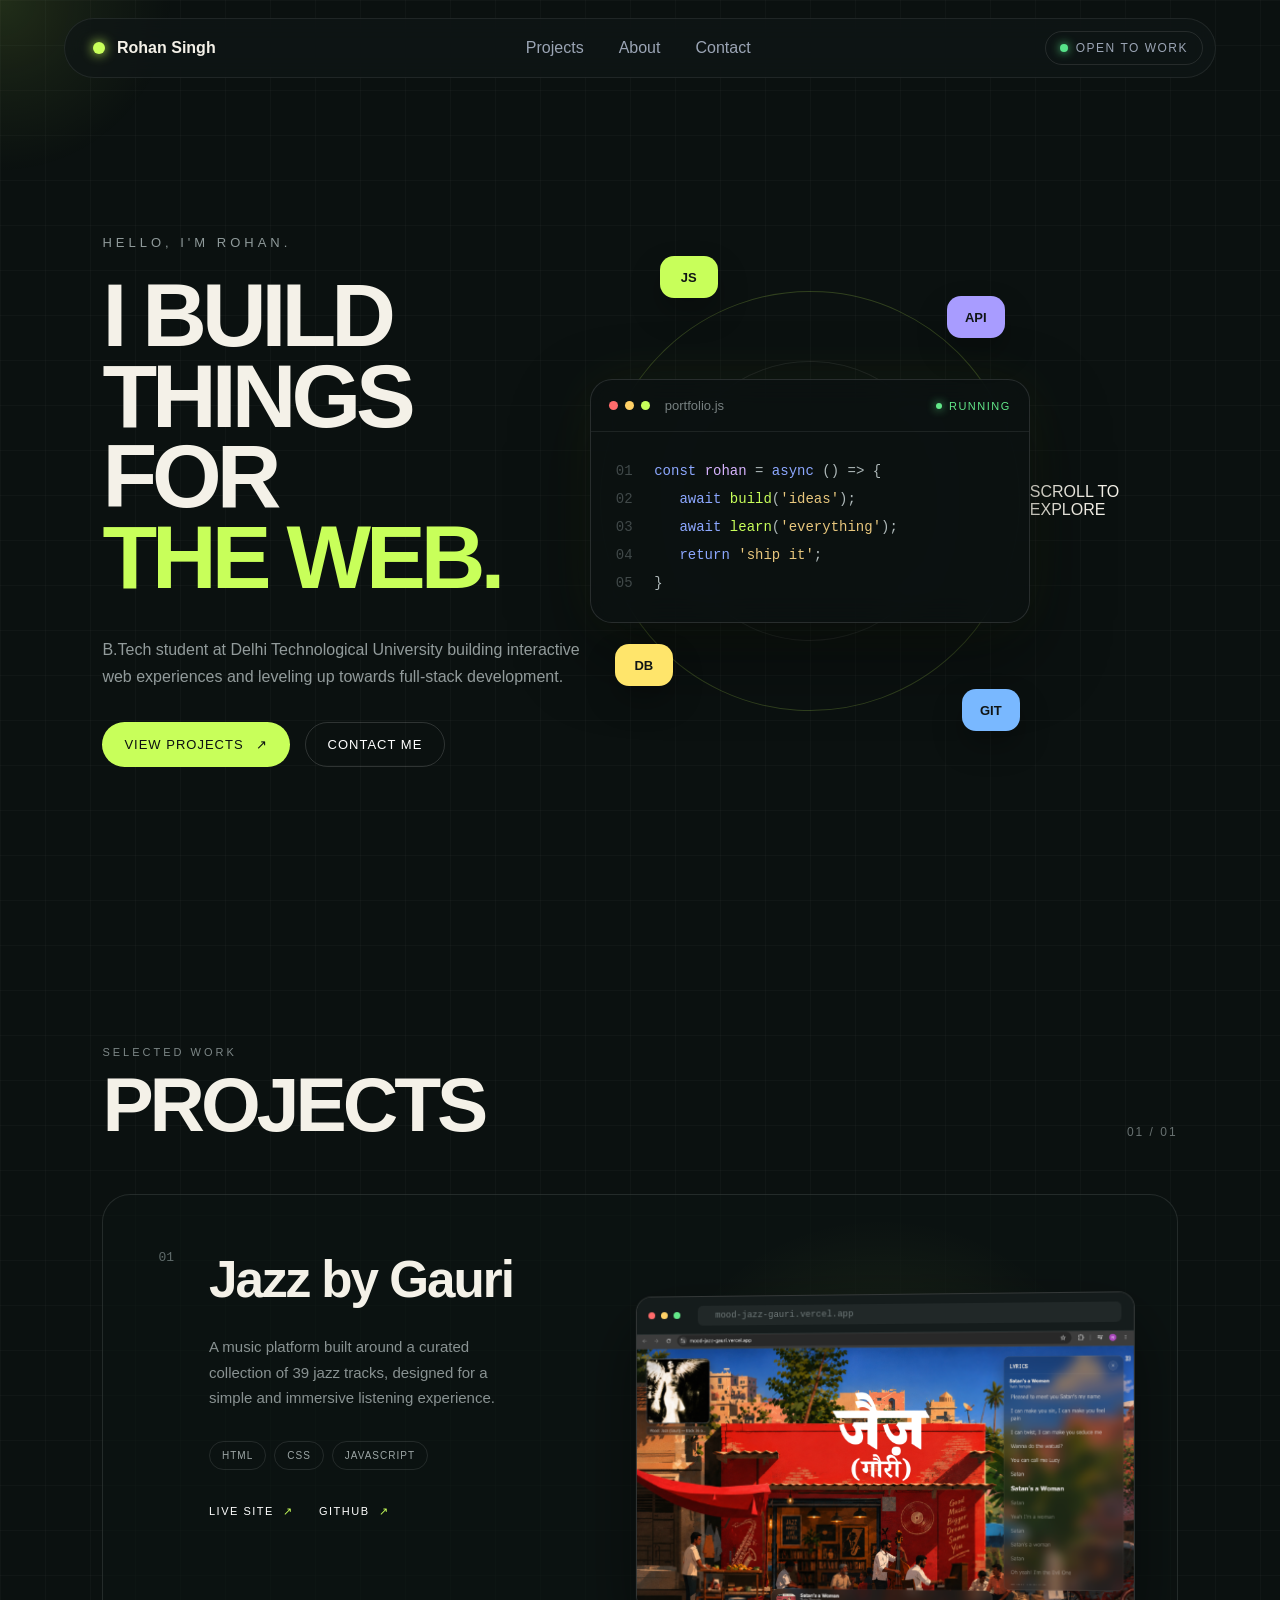
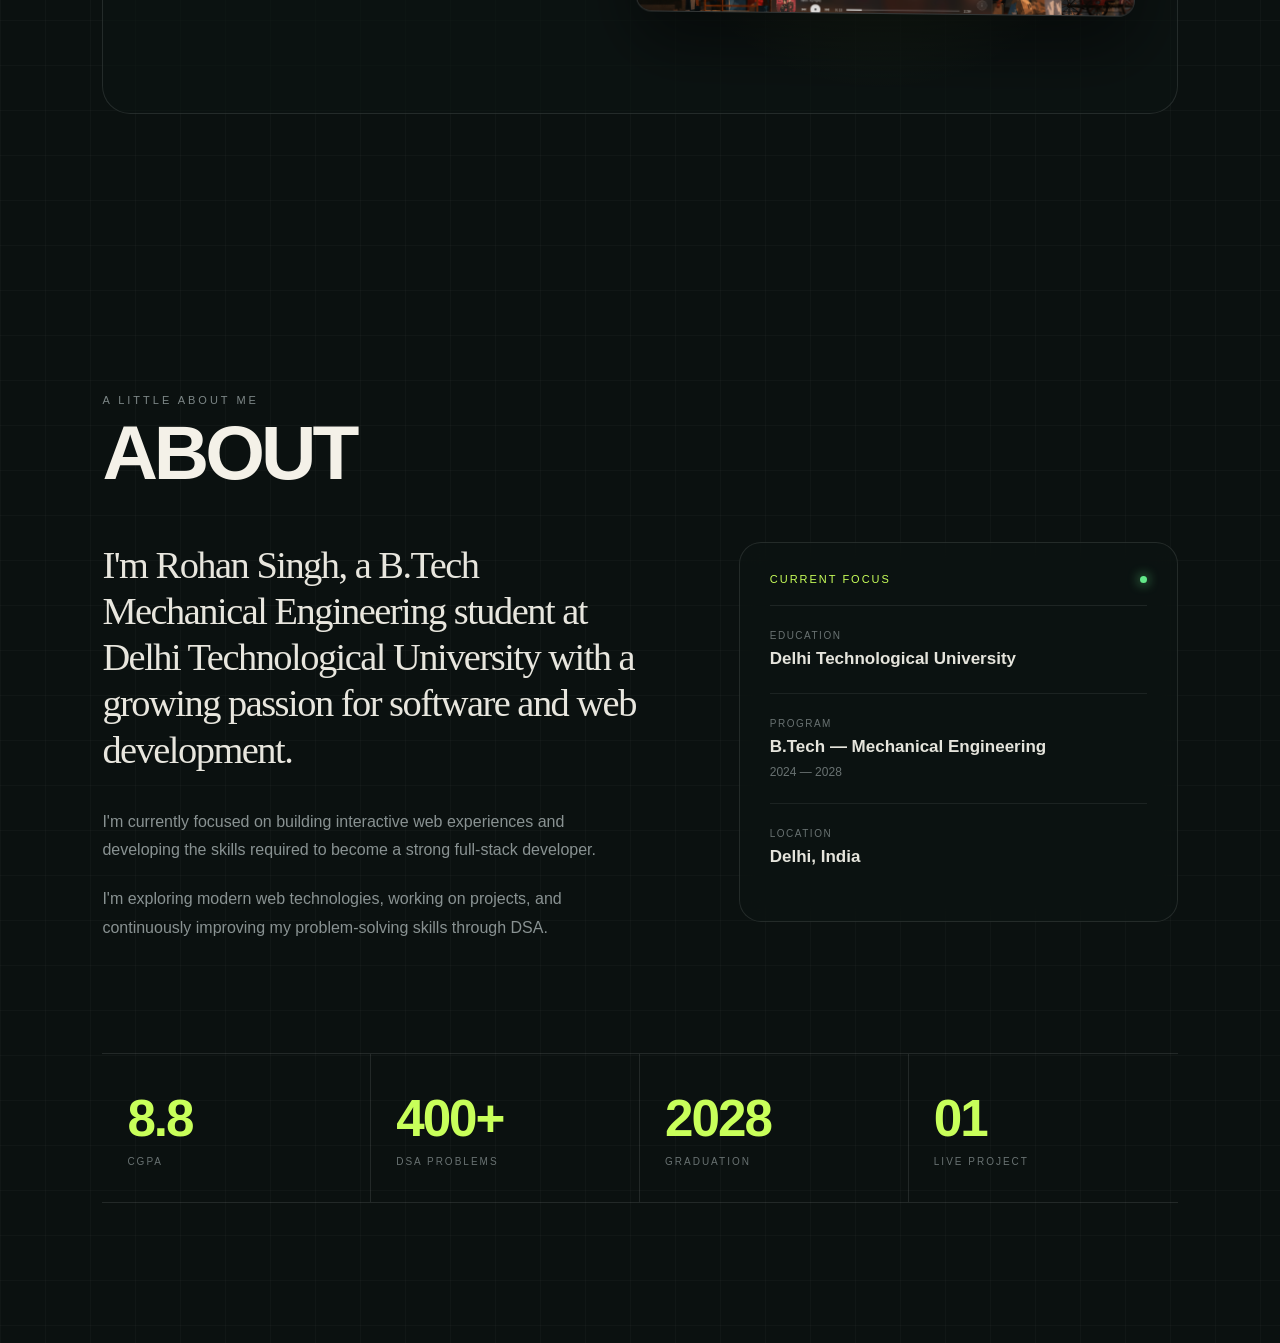
==== index.html @ 321cb80e "Resume-building(first demo)" ====
<!DOCTYPE html>
<html lang="en">

<head>
    <meta charset="UTF-8">
    <meta name="viewport" content="width=device-width, initial-scale=1.0">

    <title>Rohan Singh — Student & Developer</title>

    <link rel="stylesheet" href="style.css">
</head>

<body>
  <div class="cursor-glow"></div>
    <nav class="navbar">

        <div class="logo">
            <span class="logo-dot"></span>
            <span>Rohan Singh</span>
        </div>

        <div class="nav-links">
            <a href="#projects">Projects</a>
            <a href="#about">About</a>
            <a href="#contact">Contact</a>
        </div>

        <div class="status">
            <span class="status-dot"></span>
            <span>OPEN TO WORK</span>
        </div>

    </nav>
    <section class="hero">

      <div class="hero-content">
  
          <p class="hero-label">HELLO, I'M ROHAN.</p>
  
          <h1>
              I BUILD<br>
              THINGS FOR<br>
              <span>THE WEB.</span>
          </h1>
  
          <p class="hero-description">
              B.Tech student at Delhi Technological University
              building interactive web experiences and leveling up
              towards full-stack development.
          </p>
  
          <div class="hero-buttons">
              <a href="#projects" class="btn primary">
                  VIEW PROJECTS
                  <span>↗</span>
              </a>
  
              <a href="#contact" class="btn secondary">
                  CONTACT ME
              </a>
          </div>
  
      </div>
  
  
      <!-- Interactive visual -->
  
      <div class="hero-visual">
  
          <div class="floating-object object-api" data-depth="1.5">
              API
          </div>
  
          <div class="floating-object object-js" data-depth="2">
              JS
          </div>
  
          <div class="floating-object object-db" data-depth="1">
              DB
          </div>
  
          <div class="floating-object object-git" data-depth="1.8">
              GIT
          </div>
  
  
          <div class="code-card" data-depth="0.5">
  
              <div class="code-header">
                  <div class="window-dots">
                      <span></span>
                      <span></span>
                      <span></span>
                  </div>
  
                  <span>portfolio.js</span>
  
                  <div class="running">
                      <span></span>
                      RUNNING
                  </div>
              </div>
  
  
              <div class="code-body">
  
                  <div>
                      <span class="line-number">01</span>
                      <span class="keyword">const</span>
                      <span class="variable">rohan</span> =
                      <span class="keyword">async</span> () =&gt; {
                  </div>
  
                  <div>
                      <span class="line-number">02</span>
                      &nbsp;&nbsp;
                      <span class="keyword">await</span>
                      <span class="function">build</span>(<span class="string">'ideas'</span>);
                  </div>
  
                  <div>
                      <span class="line-number">03</span>
                      &nbsp;&nbsp;
                      <span class="keyword">await</span>
                      <span class="function">learn</span>(<span class="string">'everything'</span>);
                  </div>
  
                  <div>
                      <span class="line-number">04</span>
                      &nbsp;&nbsp;
                      <span class="keyword">return</span>
                      <span class="string">'ship it'</span>;
                  </div>
  
                  <div>
                      <span class="line-number">05</span>
                      }
                  </div>
  
              </div>
  
          </div>
  
          <div class="orbit orbit-one"></div>
          <div class="orbit orbit-two"></div>
  
      </div>
  
  
      <div class="hero-scroll">
          <span></span>
          SCROLL TO EXPLORE
      </div>
  
  </section>
  <section class="projects" id="projects">

    <div class="section-header">

        <div>
            <p class="section-label">SELECTED WORK</p>
            <h2>PROJECTS</h2>
        </div>

        <span class="project-count">01 / 01</span>

    </div>


    <div class="project-card">

        <div class="project-info">

            <div class="project-number">
                01
            </div>

            <div class="project-details">

                <h3>Jazz by Gauri</h3>

                <p>
                    A music platform built around a curated
                    collection of 39 jazz tracks, designed
                    for a simple and immersive listening experience.
                </p>

                <div class="project-tech">
                    <span>HTML</span>
                    <span>CSS</span>
                    <span>JAVASCRIPT</span>
                </div>

                <div class="project-links">

                    <a
                        href="https://mood-jazz-gauri.vercel.app/"
                        target="_blank"
                        rel="noopener noreferrer"
                    >
                        LIVE SITE <span>↗</span>
                    </a>

                    <a
                        href="https://github.com/Rohan2006717/"
                        target="_blank"
                        rel="noopener noreferrer"
                    >
                        GITHUB <span>↗</span>
                    </a>

                </div>

            </div>

        </div>


        <div class="project-preview">

          <div class="browser-window">
      
              <div class="browser-bar">
      
                  <div class="browser-dots">
                      <span></span>
                      <span></span>
                      <span></span>
                  </div>
      
                  <div class="browser-url">
                      mood-jazz-gauri.vercel.app
                  </div>
      
              </div>
      
              <div class="website-preview">
                  <img
                      src="assets/jazz-by-gauri.png"
                      alt="Jazz by Gauri website"
                  >
              </div>
      
          </div>
      
      </div>

</section>
<section class="about" id="about">

  <div class="section-header">
      <div>
          <p class="section-label">A LITTLE ABOUT ME</p>
          <h2>ABOUT</h2>
      </div>
  </div>


  <div class="about-grid">

      <!-- STORY -->

      <div class="about-story">

          <p class="about-intro">
              I'm Rohan Singh, a B.Tech Mechanical Engineering
              student at Delhi Technological University with a
              growing passion for software and web development.
          </p>

          <p>
              I'm currently focused on building interactive web
              experiences and developing the skills required to
              become a strong full-stack developer.
          </p>

          <p>
              I'm exploring modern web technologies, working on
              projects, and continuously improving my problem-solving
              skills through DSA.
          </p>

      </div>


      <!-- PROFILE -->

      <div class="profile-card">

          <div class="profile-card-header">
              <span>CURRENT FOCUS</span>
              <span class="live-dot"></span>
          </div>


          <div class="profile-item">
              <span>EDUCATION</span>

              <strong>
                  Delhi Technological University
              </strong>
          </div>


          <div class="profile-item">
              <span>PROGRAM</span>

              <strong>
                  B.Tech — Mechanical Engineering
              </strong>

              <small>2024 — 2028</small>
          </div>


          <div class="profile-item">
              <span>LOCATION</span>

              <strong>Delhi, India</strong>
          </div>

      </div>

  </div>


  <!-- STATS -->

  <div class="about-stats">

      <div class="stat">
          <strong>8.8</strong>
          <span>CGPA</span>
      </div>

      <div class="stat">
          <strong>400+</strong>
          <span>DSA PROBLEMS</span>
      </div>

      <div class="stat">
          <strong>2028</strong>
          <span>GRADUATION</span>
      </div>

      <div class="stat">
          <strong>01</strong>
          <span>LIVE PROJECT</span>
      </div>

  </div>

</section>
    <script src="script.js"></script>
</body>

</html>
---- style.css ----
* {
  margin: 0;
  padding: 0;
  box-sizing: border-box;
}

html {
  scroll-behavior: smooth;
}

body {
  min-height: 100vh;
  background: #0b1110;
  color: #f4f1e8;
  font-family: Arial, sans-serif;
}

.navbar {
  width: 90%;
  max-width: 1260px;
  margin: 18px auto;

  display: flex;
  align-items: center;
  justify-content: space-between;

  padding: 10px 12px;

  border: 1px solid rgba(255, 255, 255, 0.08);
  border-radius: 40px;

  background: rgba(15, 22, 22, 0.75);
  backdrop-filter: blur(12px);
}

.logo,
.status,
.nav-links {
  display: flex;
  align-items: center;
}

.logo {
  gap: 12px;
  padding: 10px 16px;
  font-weight: 600;
}

.logo-dot {
  width: 12px;
  height: 12px;
  border-radius: 50%;
  background: #c8ff5a;
  box-shadow: 0 0 12px #c8ff5a;
}

.nav-links {
  gap: 35px;
}

.nav-links a {
  color: #9ba5b5;
  text-decoration: none;
  font-size: 16px;

  transition: color 0.25s ease;
}

.nav-links a:hover {
  color: white;
}

.status {
  gap: 8px;

  padding: 9px 14px;

  border: 1px solid rgba(255, 255, 255, 0.1);
  border-radius: 30px;

  color: #9ba5b5;
  font-size: 12px;
  letter-spacing: 1.5px;
}

.status-dot {
  width: 8px;
  height: 8px;
  border-radius: 50%;
  background: #57e389;
  box-shadow: 0 0 10px #57e389;
}.hero {
  min-height: calc(100vh - 90px);

  position: relative;

  display: flex;
  align-items: center;
  justify-content: space-between;

  padding: 70px 8vw;

  overflow: hidden;
}

.hero-content {
  width: 52%;
  max-width: 800px;

  display: flex;
  flex-direction: column;
  align-items: flex-start;

  position: relative;
  z-index: 5;
}

.hero-label {
  margin-bottom: 25px;

  font-size: 13px;
  letter-spacing: 4px;
  color: #8f9a9a;
}

.hero h1 {
  font-size: clamp(60px, 7vw, 115px);
  line-height: 0.9;

  letter-spacing: -5px;
  font-weight: 800;
}

.hero h1 span {
  color: #c8ff5a;
}

.hero-description {
  max-width: 560px;

  margin-top: 38px;

  color: #929b9b;
  font-size: 16px;
  line-height: 1.7;
}

.hero-buttons {
  display: flex;
  gap: 15px;

  margin-top: 32px;
}

.btn {
  display: flex;
  align-items: center;
  gap: 12px;

  padding: 14px 22px;

  border-radius: 30px;

  text-decoration: none;
  font-size: 13px;
  letter-spacing: 1px;

  transition:
      transform 0.3s ease,
      background 0.3s ease;
}

.btn:hover {
  transform: translateY(-4px);
}

.btn.primary {
  background: #c8ff5a;
  color: #0b1110;
}

.btn.secondary {
  border: 1px solid rgba(255, 255, 255, 0.15);
  color: white;
}

.btn.secondary:hover {
  background: rgba(255, 255, 255, 0.06);
}

.hero-visual {
  width: 45%;
  height: 550px;

  position: relative;

  display: flex;
  align-items: center;
  justify-content: center;

  perspective: 1000px;
}


/* CODE CARD */

.code-card {
  width: 440px;

  position: relative;
  z-index: 3;

  border: 1px solid rgba(255, 255, 255, 0.12);
  border-radius: 22px;

  background: rgba(12, 18, 18, 0.82);

  backdrop-filter: blur(15px);

  box-shadow:
      0 30px 80px rgba(0, 0, 0, 0.45),
      0 0 60px rgba(200, 255, 90, 0.06);

  overflow: hidden;

  transition: transform 0.15s ease-out;
}


.code-header {
  height: 52px;

  display: flex;
  align-items: center;

  padding: 0 18px;

  border-bottom: 1px solid rgba(255, 255, 255, 0.08);

  color: #778080;
  font-size: 13px;
}


.window-dots {
  display: flex;
  gap: 7px;

  margin-right: 15px;
}

.window-dots span {
  width: 9px;
  height: 9px;

  border-radius: 50%;

  background: #4d5555;
}

.window-dots span:first-child {
  background: #ff6b6b;
}

.window-dots span:nth-child(2) {
  background: #ffd166;
}

.window-dots span:nth-child(3) {
  background: #c8ff5a;
}


.running {
  margin-left: auto;

  display: flex;
  align-items: center;
  gap: 7px;

  color: #63e889;

  font-size: 11px;
  letter-spacing: 1.5px;
}

.running span {
  width: 6px;
  height: 6px;

  border-radius: 50%;

  background: #63e889;
  box-shadow: 0 0 10px #63e889;
}


.code-body {
  padding: 25px;

  font-family: monospace;
  font-size: 14px;
  line-height: 2;

  color: #aeb8b8;
}

.line-number {
  display: inline-block;

  width: 30px;

  color: #414949;
}

.keyword {
  color: #8da8ff;
}

.variable {
  color: #d8b4fe;
}

.function {
  color: #c8ff5a;
}

.string {
  color: #e8c77d;
}


/* FLOATING OBJECTS */

.floating-object {
  position: absolute;

  z-index: 5;

  display: flex;
  align-items: center;
  justify-content: center;

  width: 58px;
  height: 42px;

  border-radius: 14px;

  font-size: 13px;
  font-weight: 600;

  color: #101515;

  box-shadow:
      0 15px 30px rgba(0, 0, 0, 0.25);

  transition:
      transform 0.2s ease-out;
}

.object-api {
  top: 70px;
  right: 25px;

  background: #a89cff;
}

.object-js {
  top: 30px;
  left: 70px;

  background: #c8ff5a;
}

.object-db {
  bottom: 90px;
  left: 25px;

  background: #ffe56b;
}

.object-git {
  bottom: 45px;
  right: 10px;

  background: #79b8ff;
}


/* ORBITS */

.orbit {
  position: absolute;

  border: 1px solid rgba(200, 255, 90, 0.2);

  border-radius: 50%;

  pointer-events: none;
}

.orbit-one {
  width: 420px;
  height: 420px;

  transform: rotate(25deg);
}

.orbit-two {
  width: 280px;
  height: 280px;

  transform: rotate(-20deg);

  border-color: rgba(255, 255, 255, 0.08);
}
body {
  min-height: 100vh;

  background-color: #0b1110;

  background-image:
      linear-gradient(
          rgba(255, 255, 255, 0.025) 1px,
          transparent 1px
      ),
      linear-gradient(
          90deg,
          rgba(255, 255, 255, 0.025) 1px,
          transparent 1px
      );

  background-size: 45px 45px;

  color: #f4f1e8;
  font-family: Arial, sans-serif;
}

.cursor-glow {
  position: fixed;

  width: 350px;
  height: 350px;

  border-radius: 50%;

  background: radial-gradient(
      circle,
      rgba(200, 255, 90, 0.12) 0%,
      rgba(200, 255, 90, 0.05) 35%,
      transparent 70%
  );

  pointer-events: none;

  transform: translate(-50%, -50%);

  z-index: 0;

  left: 0;
  top: 0;

  transition: opacity 0.3s ease;
}

.projects {
  position: relative;

  padding: 140px 8vw;

  max-width: 1500px;
  margin: 0 auto;
}

.section-header {
  display: flex;
  align-items: flex-end;
  justify-content: space-between;

  margin-bottom: 55px;
}

.section-label {
  margin-bottom: 12px;

  font-size: 11px;
  letter-spacing: 3px;

  color: #7d8787;
}

.section-header h2 {
  font-size: clamp(45px, 6vw, 85px);
  line-height: 0.9;

  letter-spacing: -4px;
}

.project-count {
  color: #687171;

  font-size: 12px;
  letter-spacing: 2px;
}

.project-card {
  min-height: 520px;

  display: grid;
  grid-template-columns: 45% 55%;

  border: 1px solid rgba(255, 255, 255, 0.1);
  border-radius: 28px;

  background: rgba(13, 20, 19, 0.65);

  overflow: hidden;

  position: relative;

  transition:
      border-color 0.3s ease,
      transform 0.3s ease;
}

.project-card:hover {
  border-color: rgba(200, 255, 90, 0.25);
}

.project-info {
  padding: 55px;

  display: flex;
  gap: 35px;

  position: relative;
  z-index: 2;
}

.project-number {
  color: #606b6b;

  font-family: monospace;
  font-size: 13px;
}

.project-details h3 {
  font-size: clamp(35px, 4vw, 60px);

  letter-spacing: -2px;

  margin-bottom: 25px;
}

.project-details p {
  max-width: 420px;

  color: #899292;

  font-size: 15px;
  line-height: 1.7;
}

.project-tech {
  display: flex;
  flex-wrap: wrap;
  gap: 8px;

  margin-top: 30px;
}

.project-tech span {
  padding: 8px 12px;

  border: 1px solid rgba(255, 255, 255, 0.1);
  border-radius: 20px;

  color: #9da6a6;

  font-size: 10px;
  letter-spacing: 1px;
}

.project-links {
  display: flex;
  gap: 25px;

  margin-top: 35px;
}

.project-links a {
  color: white;

  text-decoration: none;

  font-size: 11px;
  letter-spacing: 1.5px;

  transition: color 0.25s ease;
}

.project-links a span {
  color: #c8ff5a;

  margin-left: 5px;
}

.project-links a:hover {
  color: #c8ff5a;
}

.project-preview {
  position: relative;

  display: flex;
  align-items: center;
  justify-content: center;

  padding: 45px;

  overflow: hidden;

  background:
      radial-gradient(
          circle at center,
          rgba(200, 255, 90, 0.12),
          transparent 60%
      );
}

.browser-window {
  width: 100%;
  max-width: 560px;

  position: relative;
  z-index: 2;

  border: 1px solid rgba(255, 255, 255, 0.15);
  border-radius: 16px;

  overflow: hidden;

  background: #101515;

  box-shadow:
      0 30px 70px rgba(0, 0, 0, 0.5);

  transform: perspective(1000px) rotateY(-4deg);

  transition:
      transform 0.5s ease,
      box-shadow 0.5s ease;
}

.project-card:hover .browser-window {
  transform:
      perspective(1000px)
      rotateY(0deg)
      translateY(-8px);

  box-shadow:
      0 40px 90px rgba(0, 0, 0, 0.6),
      0 0 40px rgba(200, 255, 90, 0.08);
}

.browser-bar {
  height: 38px;

  display: flex;
  align-items: center;

  padding: 0 12px;

  border-bottom: 1px solid rgba(255, 255, 255, 0.08);

  background: #151c1c;
}

.browser-dots {
  display: flex;
  gap: 6px;
}

.browser-dots span {
  width: 7px;
  height: 7px;

  border-radius: 50%;

  background: #555;
}

.browser-dots span:first-child {
  background: #ff6b6b;
}

.browser-dots span:nth-child(2) {
  background: #ffd166;
}

.browser-dots span:nth-child(3) {
  background: #63e889;
}

.browser-url {
  margin-left: 18px;

  padding: 5px 18px;

  flex: 1;

  border-radius: 5px;

  background: rgba(255, 255, 255, 0.05);

  color: #707a7a;

  font-family: monospace;
  font-size: 9px;
}

.website-preview {
  width: 100%;

  aspect-ratio: 16 / 9;

  overflow: hidden;
}

.website-preview img {
  width: 100%;
  height: 100%;

  display: block;

  object-fit: cover;

  object-position: center;

  transition: transform 0.6s ease;
}

.project-card:hover .website-preview img {
  transform: scale(1.04);
}

.about {
  position: relative;

  padding: 140px 8vw;

  max-width: 1500px;
  margin: 0 auto;
}

.about-grid {
  display: grid;
  grid-template-columns: 1.1fr 0.9fr;

  gap: 100px;

  align-items: start;
}

.about-story {
  max-width: 650px;
}

.about-intro {
  font-size: clamp(25px, 3vw, 40px);
  line-height: 1.2;
  font-family: 'Times New Roman', Times, serif;
  letter-spacing: -1.5px;

  color: #e8e6de;

  margin-bottom: 35px;
}

.about-story p:not(.about-intro) {
  color: #899292;

  font-size: 16px;
  line-height: 1.8;

  margin-bottom: 20px;
}

.profile-card {
  padding: 30px;

  border: 1px solid rgba(255, 255, 255, 0.1);
  border-radius: 22px;

  background: rgba(13, 20, 19, 0.65);

  backdrop-filter: blur(12px);

  transition:
      border-color 0.3s ease,
      transform 0.3s ease;
}

.profile-card:hover {
  border-color: rgba(200, 255, 90, 0.2);

  transform: translateY(-5px);
}

.profile-card-header {
  display: flex;
  justify-content: space-between;
  align-items: center;

  padding-bottom: 20px;

  border-bottom: 1px solid rgba(255, 255, 255, 0.08);

  color: #c8ff5a;

  font-size: 11px;
  letter-spacing: 2px;
}

.live-dot {
  width: 7px;
  height: 7px;

  border-radius: 50%;

  background: #63e889;

  box-shadow: 0 0 12px #63e889;
}

.profile-item {
  display: flex;
  flex-direction: column;

  gap: 8px;

  padding: 24px 0;

  border-bottom: 1px solid rgba(255, 255, 255, 0.07);
}

.profile-item:last-child {
  border-bottom: none;
}

.profile-item span {
  color: #697272;

  font-size: 10px;
  letter-spacing: 1.5px;
}

.profile-item strong {
  color: #e5e4dc;

  font-size: 17px;
}

.profile-item small {
  color: #697272;

  font-size: 12px;
}

.about-stats {
  margin-top: 90px;

  display: grid;
  grid-template-columns: repeat(4, 1fr);

  border-top: 1px solid rgba(255, 255, 255, 0.1);
  border-bottom: 1px solid rgba(255, 255, 255, 0.1);
}

.stat {
  padding: 35px 25px;

  display: flex;
  flex-direction: column;

  gap: 8px;

  border-right: 1px solid rgba(255, 255, 255, 0.1);
}

.stat:last-child {
  border-right: none;
}

.stat strong {
  font-size: clamp(35px, 4vw, 55px);

  letter-spacing: -2px;

  color: #c8ff5a;
}

.stat span {
  color: #697272;

  font-size: 10px;
  letter-spacing: 2px;
}

@media (max-width: 900px) {

  .hero {
      padding: 80px 6vw;
  }

  .hero-content {
      width: 100%;
  }

  .hero-visual {
      display: none;
  }

  .about-grid {
      grid-template-columns: 1fr;
      gap: 50px;
  }

  .about-stats {
      grid-template-columns: repeat(2, 1fr);
  }

  .stat:nth-child(2) {
      border-right: none;
  }

}

@media (max-width: 600px) {

  .navbar {
      width: 94%;
  }

  .nav-links {
      display: none;
  }

  .hero {
      min-height: 90vh;
      padding: 60px 6vw;
  }

  .hero h1 {
      font-size: clamp(52px, 15vw, 80px);
      letter-spacing: -3px;
  }

  .hero-description {
      font-size: 14px;
  }

  .hero-buttons {
      flex-wrap: wrap;
  }

  .projects,
  .about {
      padding: 100px 6vw;
  }

  .project-card {
      grid-template-columns: 1fr;
  }

  .project-info {
      padding: 35px 25px;
  }

  .project-preview {
      min-height: 350px;
      padding: 25px;
  }

  .about-stats {
      grid-template-columns: 1fr 1fr;
  }

  .stat {
      padding: 25px 15px;
  }

}
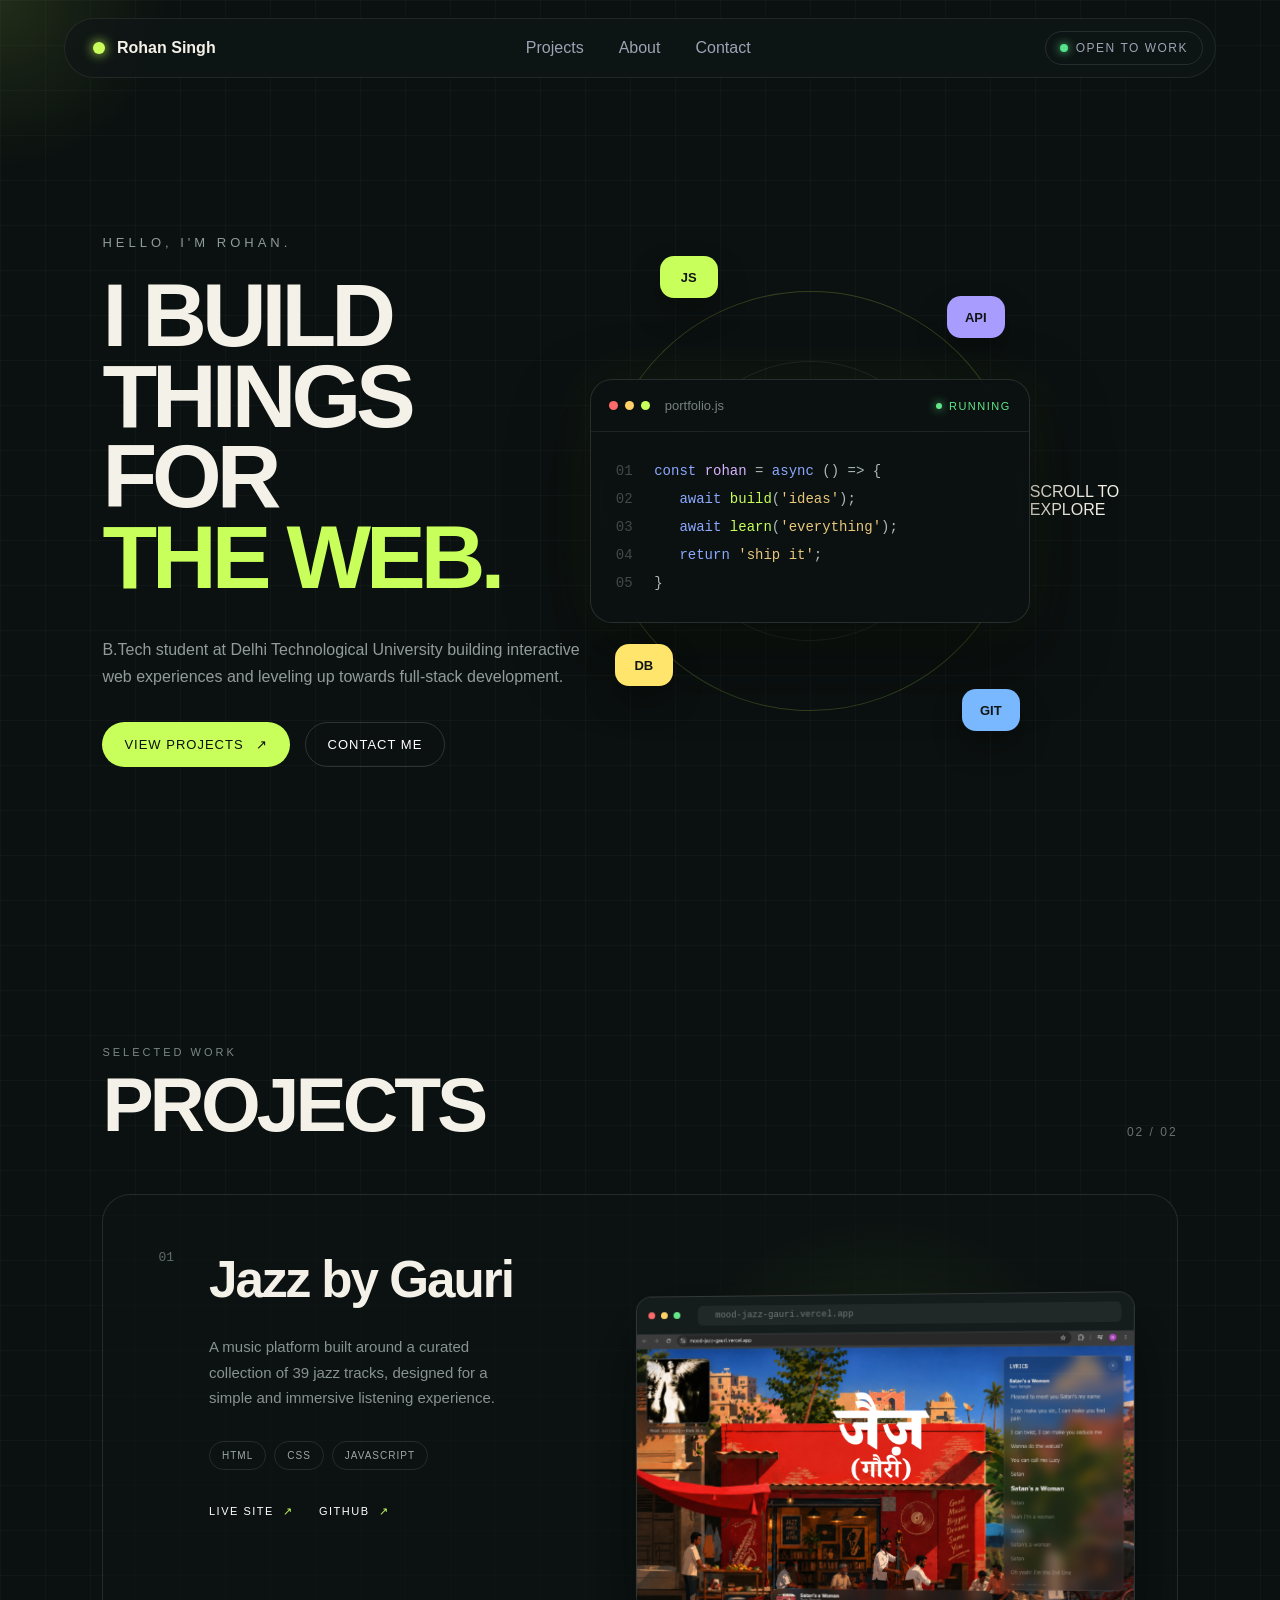
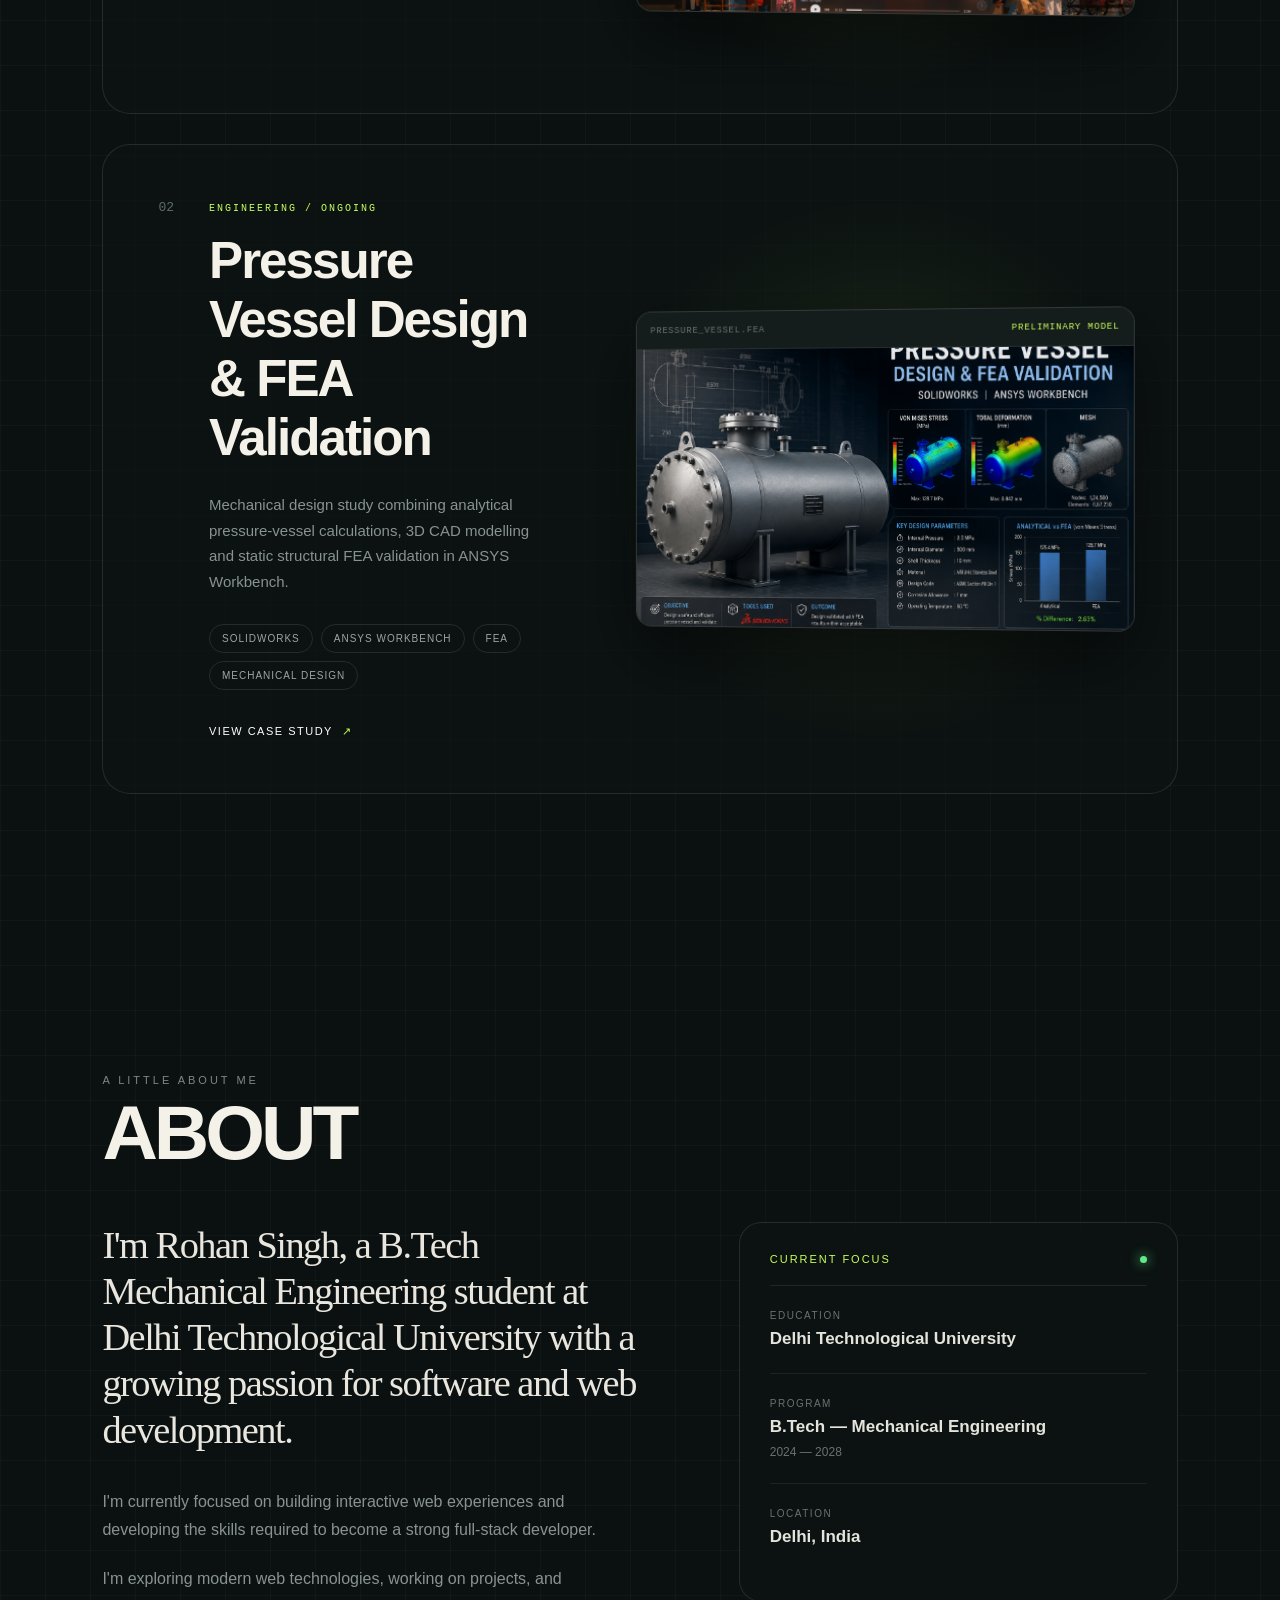
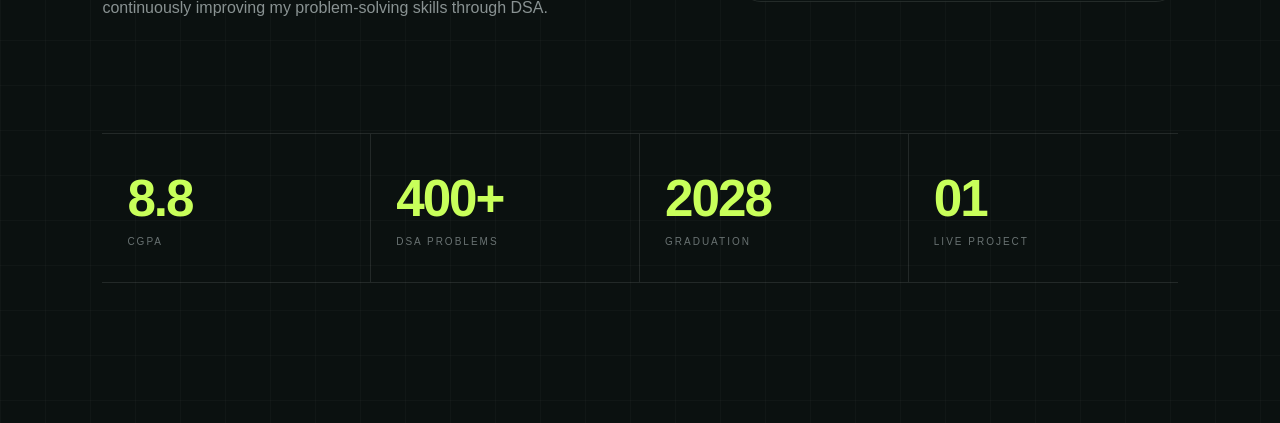
==== commit ddff73a1: "pressure vessel" ====
--- a/index.html
+++ b/index.html
@@ -162,88 +162,50 @@
             <h2>PROJECTS</h2>
         </div>
 
-        <span class="project-count">01 / 01</span>
+        <span class="project-count">02 / 02</span>
 
     </div>
 
 
     <div class="project-card">
-
         <div class="project-info">
-
-            <div class="project-number">
-                01
+            <div class="project-number">01</div>
+            <div class="project-details">
+                <h3>Jazz by Gauri</h3>
+                <p>A music platform built around a curated collection of 39 jazz tracks, designed for a simple and immersive listening experience.</p>
+                <div class="project-tech"><span>HTML</span><span>CSS</span><span>JAVASCRIPT</span></div>
+                <div class="project-links">
+                    <a href="https://mood-jazz-gauri.vercel.app/" target="_blank" rel="noopener noreferrer">LIVE SITE <span>↗</span></a>
+                    <a href="https://github.com/Rohan2006717/" target="_blank" rel="noopener noreferrer">GITHUB <span>↗</span></a>
+                </div>
             </div>
-
+        </div>
+        <div class="project-preview">
+            <div class="browser-window">
+                <div class="browser-bar"><div class="browser-dots"><span></span><span></span><span></span></div><div class="browser-url">mood-jazz-gauri.vercel.app</div></div>
+                <div class="website-preview"><img src="assets/jazz-by-gauri.png" alt="Jazz by Gauri website"></div>
+            </div>
+        </div>
+    </div>
+
+    <div class="project-card engineering-project">
+        <div class="project-info">
+            <div class="project-number">02</div>
             <div class="project-details">
-
-                <h3>Jazz by Gauri</h3>
-
-                <p>
-                    A music platform built around a curated
-                    collection of 39 jazz tracks, designed
-                    for a simple and immersive listening experience.
-                </p>
-
-                <div class="project-tech">
-                    <span>HTML</span>
-                    <span>CSS</span>
-                    <span>JAVASCRIPT</span>
-                </div>
-
-                <div class="project-links">
-
-                    <a
-                        href="https://mood-jazz-gauri.vercel.app/"
-                        target="_blank"
-                        rel="noopener noreferrer"
-                    >
-                        LIVE SITE <span>↗</span>
-                    </a>
-
-                    <a
-                        href="https://github.com/Rohan2006717/"
-                        target="_blank"
-                        rel="noopener noreferrer"
-                    >
-                        GITHUB <span>↗</span>
-                    </a>
-
-                </div>
-
+                <p class="project-status">ENGINEERING / ONGOING</p>
+                <h3>Pressure Vessel Design &amp; FEA Validation</h3>
+                <p>Mechanical design study combining analytical pressure-vessel calculations, 3D CAD modelling and static structural FEA validation in ANSYS Workbench.</p>
+                <div class="project-tech"><span>SOLIDWORKS</span><span>ANSYS WORKBENCH</span><span>FEA</span><span>MECHANICAL DESIGN</span></div>
+                <div class="project-links"><a href="pressure-vessel.html">VIEW CASE STUDY <span>↗</span></a></div>
             </div>
-
-        </div>
-
-
-        <div class="project-preview">
-
-          <div class="browser-window">
-      
-              <div class="browser-bar">
-      
-                  <div class="browser-dots">
-                      <span></span>
-                      <span></span>
-                      <span></span>
-                  </div>
-      
-                  <div class="browser-url">
-                      mood-jazz-gauri.vercel.app
-                  </div>
-      
-              </div>
-      
-              <div class="website-preview">
-                  <img
-                      src="assets/jazz-by-gauri.png"
-                      alt="Jazz by Gauri website"
-                  >
-              </div>
-      
-          </div>
-      
-      </div>
+        </div>
+        <div class="project-preview engineering-preview">
+            <div class="engineering-browser">
+                <div class="engineering-bar"><span>PRESSURE_VESSEL.FEA</span><span>PRELIMINARY MODEL</span></div>
+                <div class="engineering-image"><img src="assets/pressure-vessel.png" alt="Pressure vessel concept model"></div>
+            </div>
+        </div>
+    </div>
 
 </section>
 <section class="about" id="about">
--- a/style.css
+++ b/style.css
@@ -990,4 +990,44 @@
       padding: 25px 15px;
   }
 
-}+}
+
+/* PRESSURE VESSEL PROJECT */
+.engineering-project{margin-top:30px}
+.project-status{margin-bottom:14px!important;color:#c8ff5a!important;font-family:monospace;font-size:10px!important;letter-spacing:2px}
+.engineering-preview{background:radial-gradient(circle at center,rgba(200,255,90,.10),transparent 62%)}
+.engineering-browser{width:100%;max-width:620px;border:1px solid rgba(255,255,255,.15);border-radius:16px;overflow:hidden;background:#101515;box-shadow:0 30px 70px rgba(0,0,0,.5);transform:perspective(1000px) rotateY(-4deg);transition:transform .5s ease,box-shadow .5s ease}
+.project-card:hover .engineering-browser{transform:perspective(1000px) rotateY(0deg) translateY(-8px);box-shadow:0 40px 90px rgba(0,0,0,.6),0 0 40px rgba(200,255,90,.08)}
+.engineering-bar{height:38px;display:flex;align-items:center;justify-content:space-between;padding:0 14px;border-bottom:1px solid rgba(255,255,255,.08);background:#151c1c;color:#697272;font-family:monospace;font-size:9px;letter-spacing:.8px}
+.engineering-bar span:last-child{color:#c8ff5a}
+.engineering-image{width:100%;aspect-ratio:16/9;overflow:hidden}
+.engineering-image img{width:100%;height:100%;display:block;object-fit:cover}
+.engineering-details-page{max-width:1500px;margin:0 auto;padding:150px 8vw 120px}
+.engineering-back{display:inline-block;margin-bottom:55px;color:#899292;text-decoration:none;font-size:11px;letter-spacing:2px;transition:color .25s ease}
+.engineering-back:hover{color:#c8ff5a}
+.engineering-hero h1{max-width:1000px;font-size:clamp(55px,8vw,115px);line-height:.88;letter-spacing:-5px;margin-bottom:28px}
+.engineering-hero h1 span{color:#c8ff5a}
+.engineering-kicker{color:#8f9a9a;font-size:12px;letter-spacing:3px;margin-bottom:20px}
+.engineering-summary{max-width:700px;color:#929b9b;line-height:1.8;font-size:16px}
+.engineering-tags{display:flex;flex-wrap:wrap;gap:8px;margin-top:28px}
+.engineering-tags span,.parameter-card{border:1px solid rgba(255,255,255,.1);background:rgba(13,20,19,.65);border-radius:14px}
+.engineering-tags span{padding:8px 12px;color:#9da6a6;font-size:10px;letter-spacing:1px}
+.case-section{margin-top:120px}
+.case-section-label{color:#7d8787;font-size:11px;letter-spacing:3px;margin-bottom:12px}
+.case-section h2{font-size:clamp(38px,5vw,65px);letter-spacing:-3px;margin-bottom:35px}
+.case-section p{max-width:780px;color:#899292;line-height:1.8}
+.parameter-grid{display:grid;grid-template-columns:repeat(4,1fr);gap:12px;margin-top:35px}
+.parameter-card{padding:24px}
+.parameter-card span{display:block;color:#697272;font-size:9px;letter-spacing:1.5px;margin-bottom:10px}
+.parameter-card strong{color:#e5e4dc;font-size:20px}
+.case-image{width:100%;display:block;margin-top:30px;border:1px solid rgba(255,255,255,.1);border-radius:20px;background:#101515}
+.case-two-col{display:grid;grid-template-columns:1fr 1fr;gap:22px;margin-top:30px}
+.calculation-box{padding:30px;border:1px solid rgba(255,255,255,.1);border-radius:20px;background:rgba(13,20,19,.65)}
+.calculation-box .formula{font-family:Georgia,serif;font-size:27px;color:#f4f1e8;margin:20px 0 10px}
+.result-value{color:#c8ff5a;font-size:30px;font-weight:700}
+.validation-table{width:100%;margin-top:30px;border-collapse:collapse;color:#9da6a6;font-size:13px}
+.validation-table th,.validation-table td{text-align:left;padding:18px;border-bottom:1px solid rgba(255,255,255,.08)}
+.validation-table th{color:#c8ff5a;font-size:10px;letter-spacing:1.5px}
+.preliminary-note{margin-top:18px;padding:16px 18px;border-left:2px solid #c8ff5a;background:rgba(200,255,90,.035);color:#697272!important;font-size:12px!important}
+@media(max-width:900px){.parameter-grid{grid-template-columns:repeat(2,1fr)}.case-two-col{grid-template-columns:1fr}}
+@media(max-width:600px){.parameter-grid{grid-template-columns:1fr 1fr}.engineering-details-page{padding:110px 6vw 80px}.engineering-hero h1{letter-spacing:-3px}}
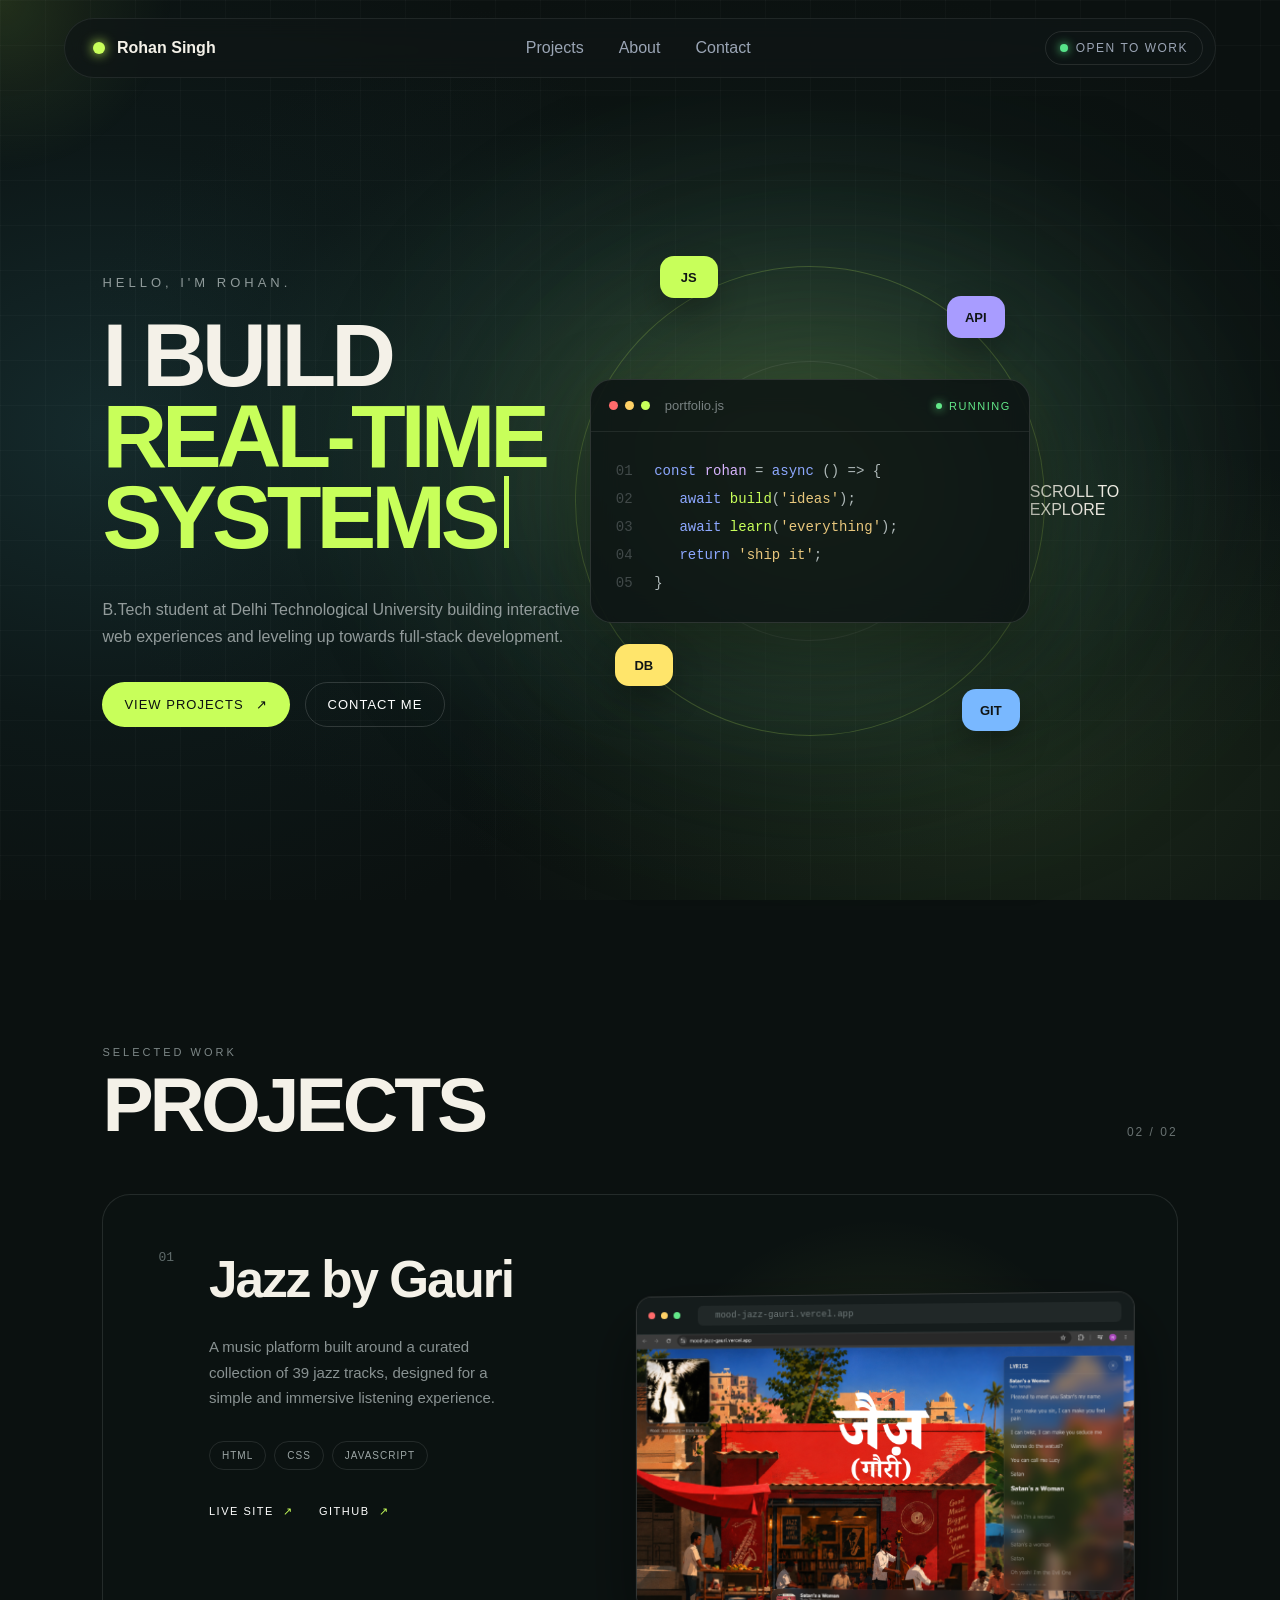
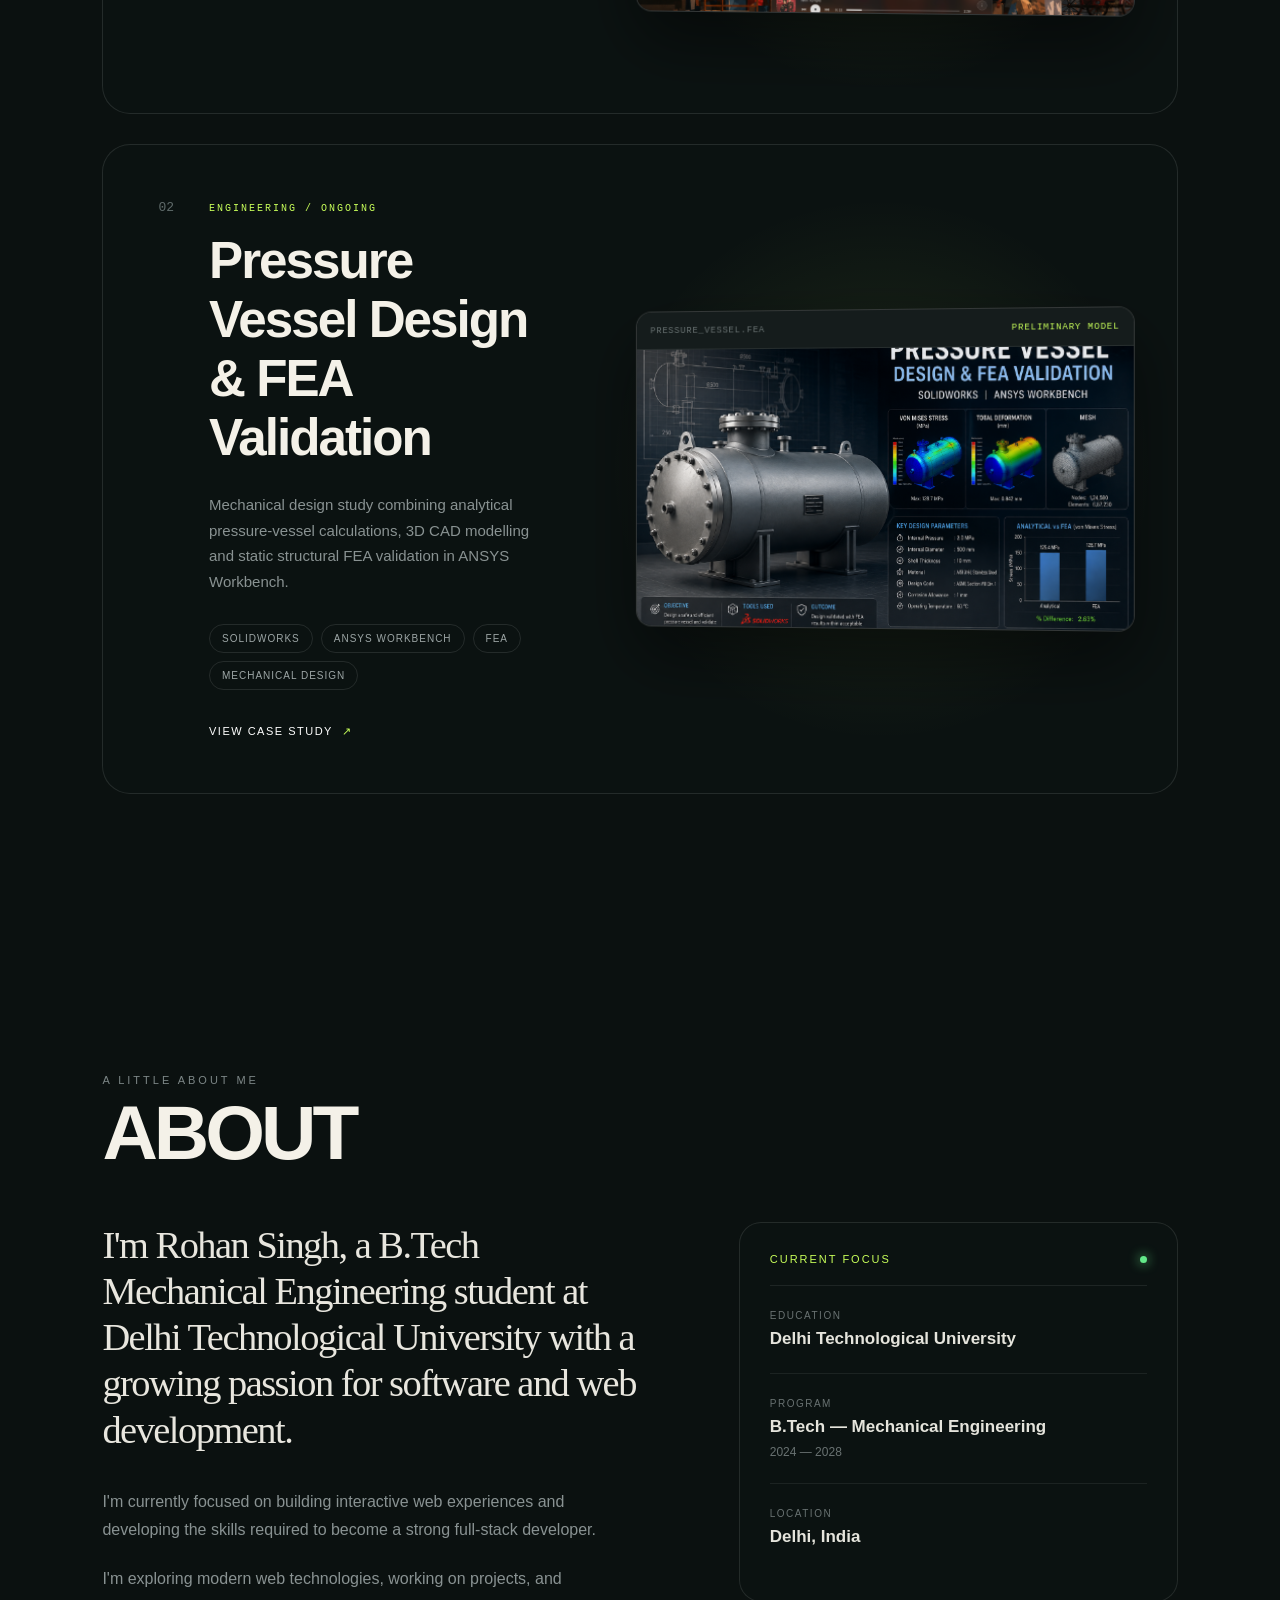
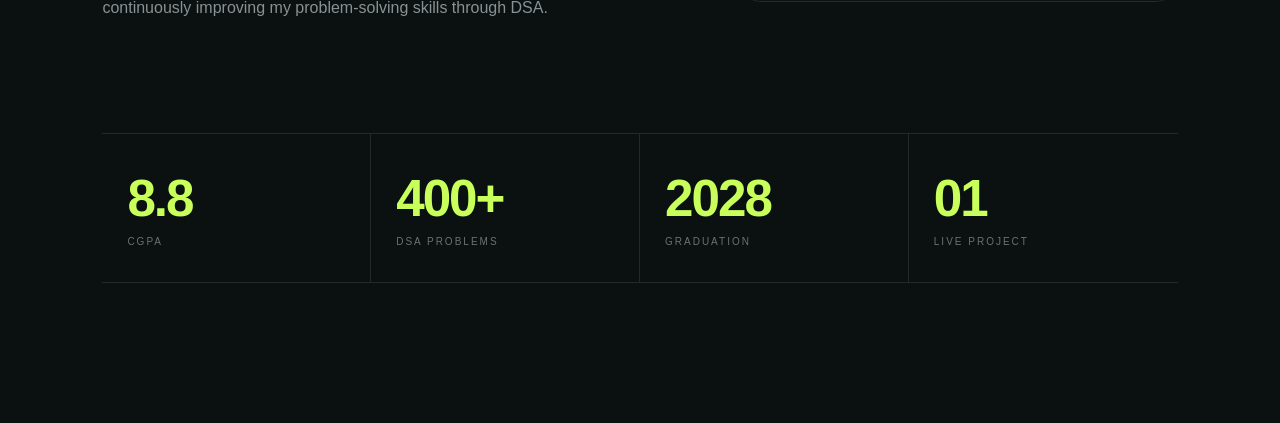
==== commit d3a2bbca: "Update hero animations and background" ====
--- a/index.html
+++ b/index.html
@@ -37,11 +37,10 @@
   
           <p class="hero-label">HELLO, I'M ROHAN.</p>
   
-          <h1>
-              I BUILD<br>
-              THINGS FOR<br>
-              <span>THE WEB.</span>
-          </h1>
+          <h1 class="hero-title">
+            I BUILD<br>
+            <span class="typing-text"></span><span class="typing-cursor"></span>
+        </h1>
   
           <p class="hero-description">
               B.Tech student at Delhi Technological University
--- a/style.css
+++ b/style.css
@@ -10,11 +10,65 @@
 
 body {
   min-height: 100vh;
-  background: #0b1110;
+
   color: #f4f1e8;
   font-family: Arial, sans-serif;
-}
-
+
+  background:
+      /* main green atmospheric light */
+      radial-gradient(
+          ellipse 70% 65% at 58% 48%,
+          rgba(86, 126, 76, 0.42) 0%,
+          rgba(45, 82, 67, 0.28) 35%,
+          rgba(20, 42, 37, 0.12) 58%,
+          transparent 78%
+      ),
+
+      /* teal light on left */
+      radial-gradient(
+          ellipse 65% 80% at 8% 48%,
+          rgba(35, 78, 84, 0.42) 0%,
+          rgba(20, 48, 52, 0.22) 40%,
+          transparent 75%
+      ),
+
+      /* green light at bottom/right */
+      radial-gradient(
+          ellipse 60% 55% at 78% 85%,
+          rgba(62, 91, 48, 0.32) 0%,
+          transparent 70%
+      ),
+
+      /* base */
+      #0b1110;
+
+  background-attachment: fixed;
+}
+
+body::before {
+  content: "";
+  position: fixed;
+  inset: 0;
+
+  pointer-events: none;
+
+  background-image:
+      linear-gradient(
+          rgba(255, 255, 255, 0.035) 1px,
+          transparent 1px
+      ),
+      linear-gradient(
+          90deg,
+          rgba(255, 255, 255, 0.035) 1px,
+          transparent 1px
+      );
+
+  background-size: 45px 45px;
+
+  opacity: 0.75;
+
+  z-index: 0;
+}
 .navbar {
   width: 90%;
   max-width: 1260px;
@@ -89,10 +143,12 @@
   border-radius: 50%;
   background: #57e389;
   box-shadow: 0 0 10px #57e389;
-}.hero {
+}
+.hero {
   min-height: calc(100vh - 90px);
 
   position: relative;
+  isolation: isolate;
 
   display: flex;
   align-items: center;
@@ -102,6 +158,7 @@
 
   overflow: hidden;
 }
+
 
 .hero-content {
   width: 52%;
@@ -131,6 +188,65 @@
   font-weight: 800;
 }
 
+.hero::before {
+  content: "";
+
+  position: absolute;
+
+  width: 900px;
+  height: 700px;
+
+  left: 30%;
+  top: 5%;
+
+  background:
+      radial-gradient(
+          ellipse,
+          rgba(110, 150, 78, 0.28) 0%,
+          rgba(54, 93, 72, 0.18) 35%,
+          transparent 72%
+      );
+
+  filter: blur(70px);
+
+  pointer-events: none;
+
+  z-index: -1;
+
+  animation: ambientHeroGlow 10s ease-in-out infinite alternate;
+}
+@keyframes ambientHeroGlow {
+  0% {
+      transform: translate(-40px, 10px) scale(0.95);
+      opacity: 0.7;
+  }
+
+  100% {
+      transform: translate(40px, -20px) scale(1.08);
+      opacity: 1;
+  }
+}
+
+.typing-text {
+  color: #c8ff5a;
+}
+
+.typing-cursor {
+  display: inline-block;
+  width: 5px;
+  height: 0.8em;
+  margin-left: 8px;
+  background: #c8ff5a;
+  vertical-align: baseline;
+  animation: cursorBlink 0.8s steps(2) infinite;
+}
+
+@keyframes cursorBlink {
+  50% {
+      opacity: 0;
+  }
+}
+
 .hero h1 span {
   color: #c8ff5a;
 }
@@ -201,7 +317,33 @@
   perspective: 1000px;
 }
 
-
+.hero-visual::before {
+  content: "";
+
+  position: absolute;
+
+  width: 600px;
+  height: 500px;
+
+  left: 50%;
+  top: 50%;
+
+  transform: translate(-50%, -50%);
+
+  background:
+      radial-gradient(
+          ellipse,
+          rgba(92, 130, 67, 0.30) 0%,
+          rgba(53, 87, 65, 0.18) 35%,
+          transparent 70%
+      );
+
+  filter: blur(65px);
+
+  pointer-events: none;
+
+  z-index: 0;
+}
 /* CODE CARD */
 
 .code-card {
@@ -358,6 +500,36 @@
       transform 0.2s ease-out;
 }
 
+.floating-object {
+  animation: floatingObject 4s ease-in-out infinite;
+}
+
+.object-api {
+  animation-delay: -1s;
+}
+
+.object-js {
+  animation-delay: -2s;
+}
+
+.object-db {
+  animation-delay: -3s;
+}
+
+.object-git {
+  animation-delay: -4s;
+}
+
+@keyframes floatingObject {
+  0%, 100% {
+      margin-top: 0;
+  }
+
+  50% {
+      margin-top: -10px;
+  }
+}
+
 .object-api {
   top: 70px;
   right: 25px;
@@ -392,16 +564,27 @@
 .orbit {
   position: absolute;
 
-  border: 1px solid rgba(200, 255, 90, 0.2);
+  border: 1px solid rgba(145, 185, 78, 0.30);
 
   border-radius: 50%;
 
   pointer-events: none;
-}
-
+
+  animation: orbitPulse 5s ease-in-out infinite;
+}
+
+@keyframes orbitPulse {
+  0%, 100% {
+      opacity: 0.45;
+  }
+
+  50% {
+      opacity: 0.9;
+  }
+}
 .orbit-one {
-  width: 420px;
-  height: 420px;
+  width: 470px;
+  height: 470px;
 
   transform: rotate(25deg);
 }
@@ -414,27 +597,7 @@
 
   border-color: rgba(255, 255, 255, 0.08);
 }
-body {
-  min-height: 100vh;
-
-  background-color: #0b1110;
-
-  background-image:
-      linear-gradient(
-          rgba(255, 255, 255, 0.025) 1px,
-          transparent 1px
-      ),
-      linear-gradient(
-          90deg,
-          rgba(255, 255, 255, 0.025) 1px,
-          transparent 1px
-      );
-
-  background-size: 45px 45px;
-
-  color: #f4f1e8;
-  font-family: Arial, sans-serif;
-}
+
 
 .cursor-glow {
   position: fixed;
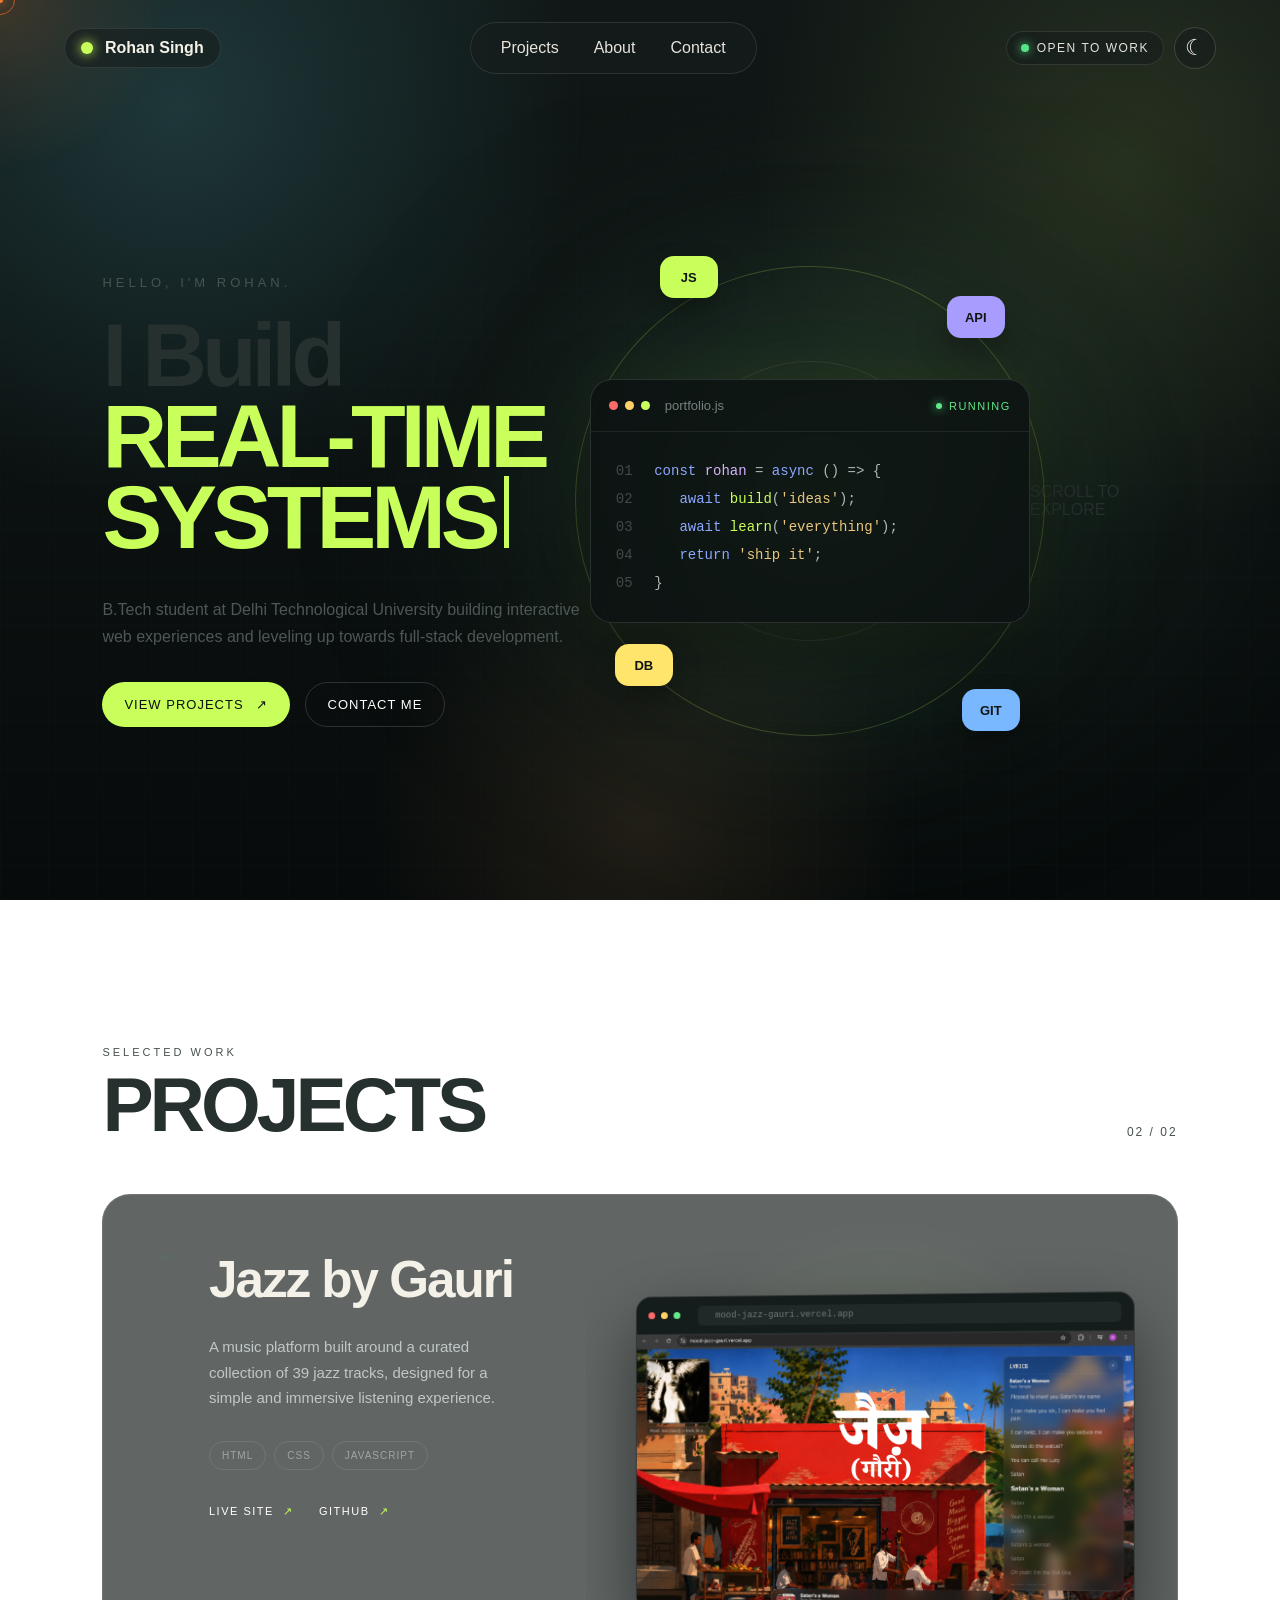
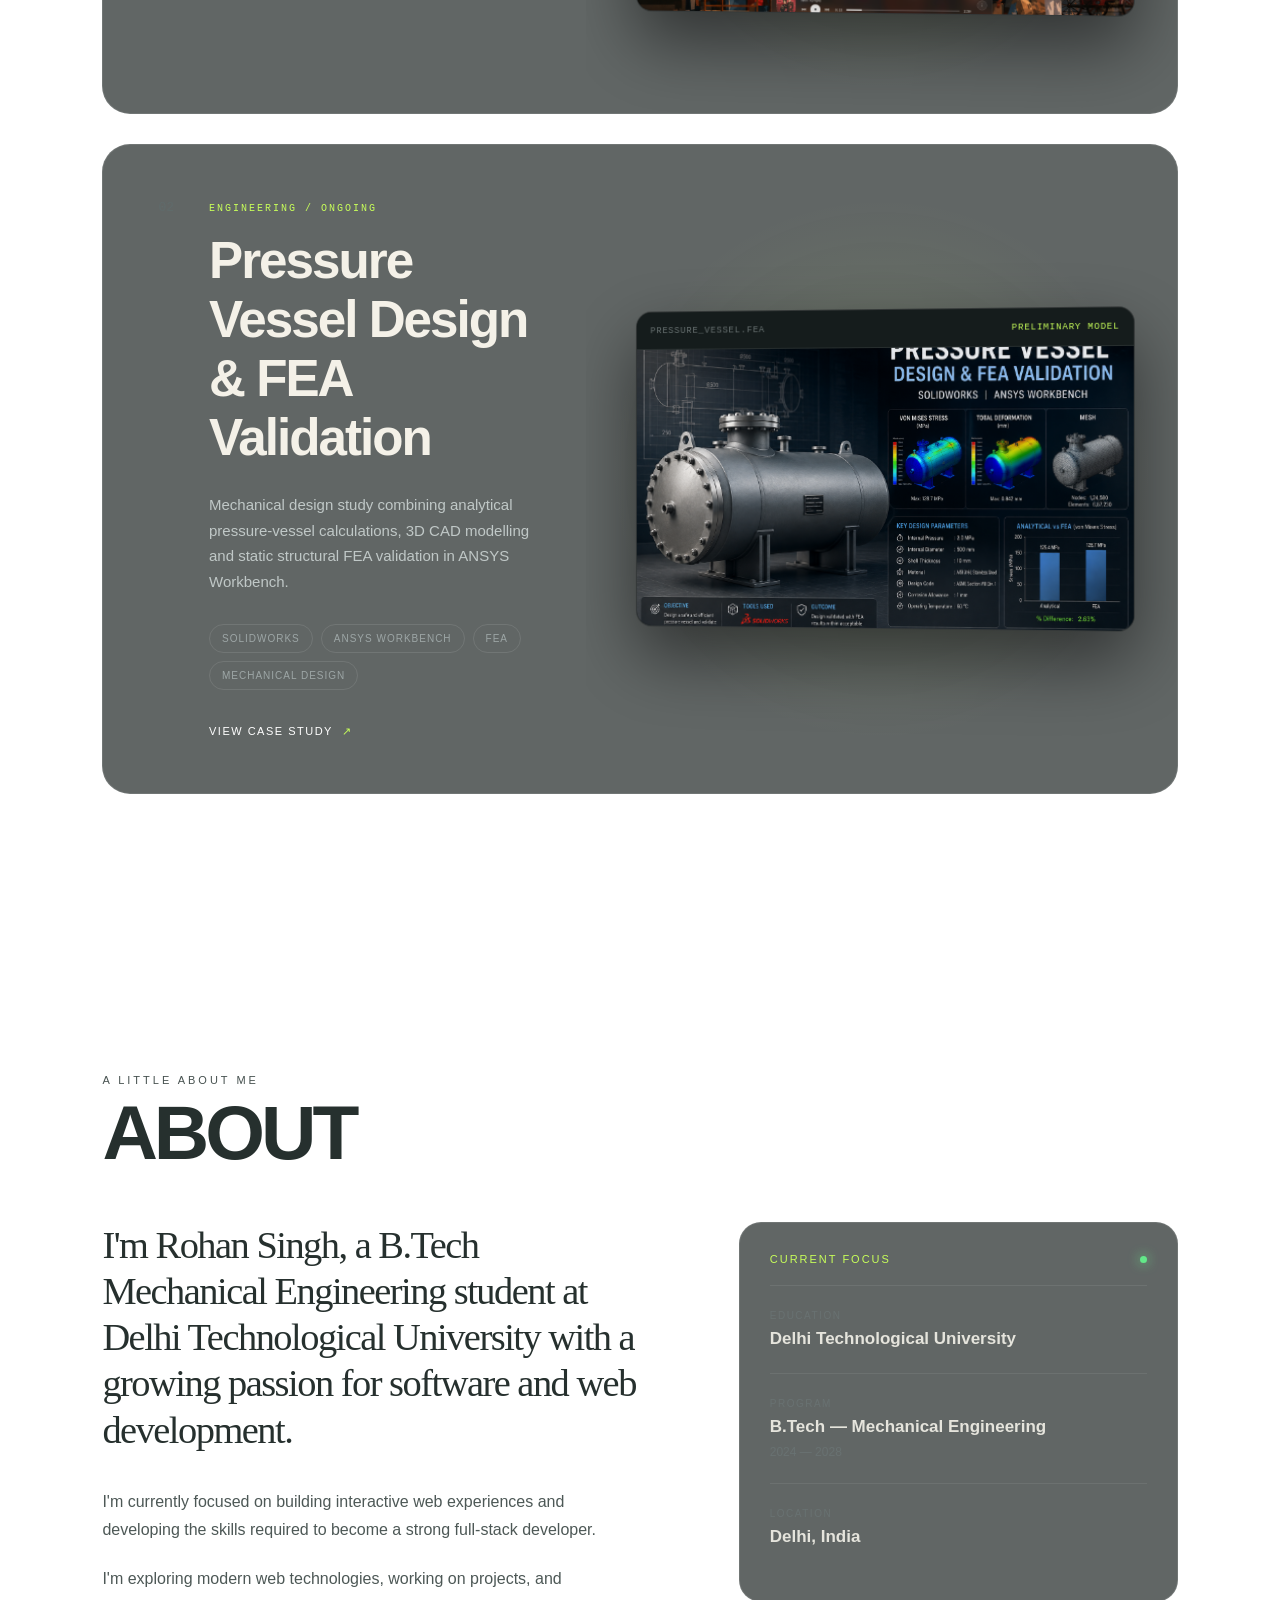
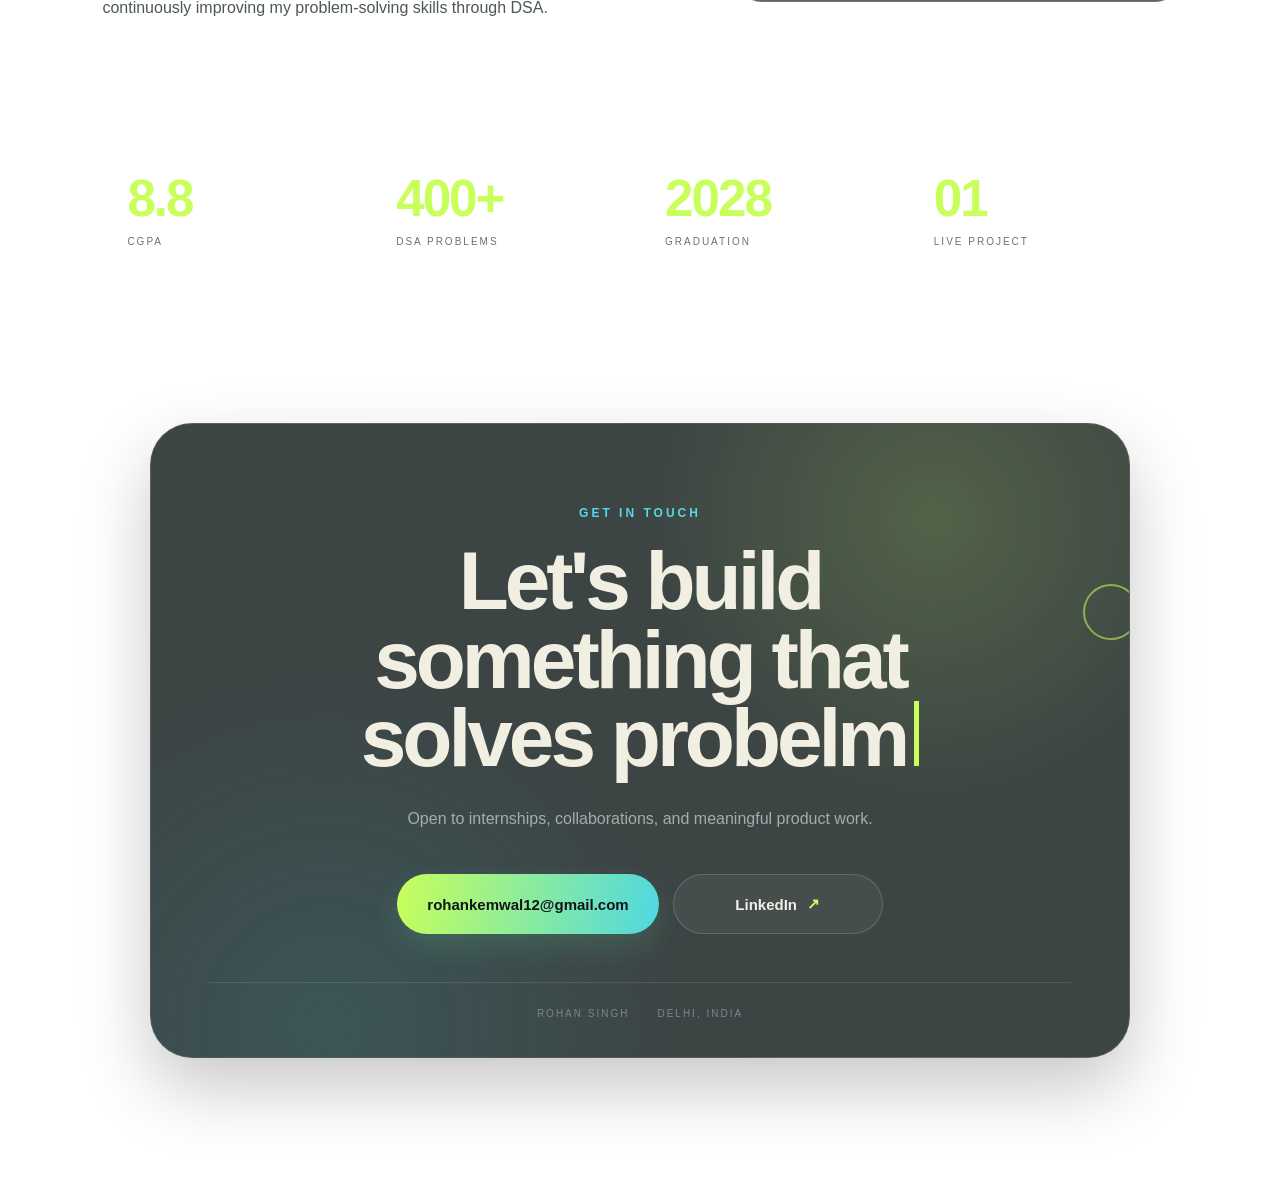
==== commit 4c6b3a32: "Add contact section, custom cursor, and theme toggle" ====
--- a/index.html
+++ b/index.html
@@ -12,6 +12,7 @@
 
 <body>
   <div class="cursor-glow"></div>
+  <div class="custom-cursor" aria-hidden="true"><span></span></div>
     <nav class="navbar">
 
         <div class="logo">
@@ -25,9 +26,14 @@
             <a href="#contact">Contact</a>
         </div>
 
-        <div class="status">
-            <span class="status-dot"></span>
-            <span>OPEN TO WORK</span>
+        <div class="header-actions">
+            <div class="status">
+                <span class="status-dot"></span>
+                <span>OPEN TO WORK</span>
+            </div>
+            <button class="theme-toggle" type="button" aria-label="Switch to dark mode" title="Switch to dark mode">
+                <span class="theme-icon" aria-hidden="true">☾</span>
+            </button>
         </div>
 
     </nav>
@@ -38,7 +44,7 @@
           <p class="hero-label">HELLO, I'M ROHAN.</p>
   
           <h1 class="hero-title">
-            I BUILD<br>
+            I Build<br>
             <span class="typing-text"></span><span class="typing-cursor"></span>
         </h1>
   
@@ -311,8 +317,29 @@
 
   </div>
 
-</section>
-    <script src="script.js"></script>
+  </section>
+
+  <section class="contact" id="contact">
+      <div class="contact-card">
+          <p class="contact-label">GET IN TOUCH</p>
+          <h2>Let's build<br><span class="contact-typing-text"></span><span class="contact-typing-cursor"></span></h2>
+          <p class="contact-description">
+              Open to internships, collaborations, and meaningful product work.
+          </p>
+
+          <div class="contact-actions">
+              <a class="contact-email" href="mailto:rohankemwal12@gmail.com">rohankemwal12@gmail.com</a>
+              <a class="contact-linkedin" href="https://www.linkedin.com/in/rohan-singh-737904307/" target="_blank" rel="noopener noreferrer">LinkedIn <span>↗</span></a>
+          </div>
+
+          <div class="contact-footer">
+              <span>ROHAN SINGH</span>
+              <span>DELHI, INDIA</span>
+          </div>
+      </div>
+  </section>
+
+  <script src="script.js"></script>
 </body>
 
-</html>+</html>
--- a/style.css
+++ b/style.css
@@ -11,36 +11,19 @@
 body {
   min-height: 100vh;
 
-  color: #f4f1e8;
+  cursor: none;
+
+  --darkreader-bg--bg: #101716;
+  --darkreader-bg--bg-deep: #070b0b;
+
+  color: #26302e;
   font-family: Arial, sans-serif;
 
   background:
-      /* main green atmospheric light */
-      radial-gradient(
-          ellipse 70% 65% at 58% 48%,
-          rgba(86, 126, 76, 0.42) 0%,
-          rgba(45, 82, 67, 0.28) 35%,
-          rgba(20, 42, 37, 0.12) 58%,
-          transparent 78%
-      ),
-
-      /* teal light on left */
-      radial-gradient(
-          ellipse 65% 80% at 8% 48%,
-          rgba(35, 78, 84, 0.42) 0%,
-          rgba(20, 48, 52, 0.22) 40%,
-          transparent 75%
-      ),
-
-      /* green light at bottom/right */
-      radial-gradient(
-          ellipse 60% 55% at 78% 85%,
-          rgba(62, 91, 48, 0.32) 0%,
-          transparent 70%
-      ),
-
-      /* base */
-      #0b1110;
+      radial-gradient(circle at 14% 12%, rgba(110, 231, 249, 0.16), transparent 30%),
+      radial-gradient(circle at 88% 18%, rgba(215, 255, 114, 0.12), transparent 28%),
+      radial-gradient(circle at 50% 92%, rgba(255, 184, 108, 0.1), transparent 26%),
+      linear-gradient(180deg, var(--darkreader-bg--bg) 0%, var(--darkreader-bg--bg-deep) 100%);
 
   background-attachment: fixed;
 }
@@ -54,37 +37,32 @@
 
   background-image:
       linear-gradient(
-          rgba(255, 255, 255, 0.035) 1px,
+          rgba(38, 48, 46, 0.11) 1px,
           transparent 1px
       ),
       linear-gradient(
           90deg,
-          rgba(255, 255, 255, 0.035) 1px,
+          rgba(38, 48, 46, 0.11) 1px,
           transparent 1px
       );
 
-  background-size: 45px 45px;
-
-  opacity: 0.75;
+  background-size: 48px 48px;
+
+  opacity: 0.82;
 
   z-index: 0;
 }
 .navbar {
   width: 90%;
   max-width: 1260px;
-  margin: 18px auto;
+  margin: 22px auto;
 
   display: flex;
   align-items: center;
   justify-content: space-between;
 
-  padding: 10px 12px;
-
-  border: 1px solid rgba(255, 255, 255, 0.08);
-  border-radius: 40px;
-
-  background: rgba(15, 22, 22, 0.75);
-  backdrop-filter: blur(12px);
+  position: relative;
+  z-index: 10;
 }
 
 .logo,
@@ -94,9 +72,22 @@
   align-items: center;
 }
 
+.header-actions {
+  display: flex;
+  align-items: center;
+  gap: 10px;
+}
+
 .logo {
   gap: 12px;
   padding: 10px 16px;
+
+  border: 1px solid rgba(255, 255, 255, 0.1);
+  border-radius: 999px;
+  background: rgba(23, 30, 29, 0.62);
+  backdrop-filter: blur(12px);
+
+  color: #f4f1e8;
   font-weight: 600;
 }
 
@@ -110,10 +101,17 @@
 
 .nav-links {
   gap: 35px;
+
+  padding: 16px 30px;
+
+  border: 1px solid rgba(255, 255, 255, 0.1);
+  border-radius: 999px;
+  background: rgba(23, 30, 29, 0.62);
+  backdrop-filter: blur(12px);
 }
 
 .nav-links a {
-  color: #9ba5b5;
+  color: #e5e4dc;
   text-decoration: none;
   font-size: 16px;
 
@@ -121,7 +119,7 @@
 }
 
 .nav-links a:hover {
-  color: white;
+  color: #c8ff5a;
 }
 
 .status {
@@ -131,8 +129,10 @@
 
   border: 1px solid rgba(255, 255, 255, 0.1);
   border-radius: 30px;
-
-  color: #9ba5b5;
+  background: rgba(23, 30, 29, 0.62);
+  backdrop-filter: blur(12px);
+
+  color: #e5e4dc;
   font-size: 12px;
   letter-spacing: 1.5px;
 }
@@ -144,6 +144,59 @@
   background: #57e389;
   box-shadow: 0 0 10px #57e389;
 }
+
+.theme-toggle {
+  display: grid;
+  width: 42px;
+  height: 42px;
+  place-items: center;
+  border: 1px solid rgba(255, 255, 255, 0.16);
+  border-radius: 50%;
+  color: #f4f1e8;
+  background: rgba(23, 30, 29, 0.62);
+  backdrop-filter: blur(12px);
+  cursor: none;
+  transition: transform 0.25s ease, background 0.25s ease, border-color 0.25s ease;
+}
+
+.theme-toggle:hover {
+  transform: translateY(-3px) rotate(12deg);
+  border-color: rgba(200, 255, 90, 0.6);
+  background: rgba(38, 48, 46, 0.84);
+}
+
+.theme-icon {
+  font-size: 22px;
+  line-height: 1;
+}
+
+/* Restored dark palette */
+body.dark-theme {
+  --darkreader-bg--bg: #0b1110;
+  --darkreader-bg--bg-deep: #0b1110;
+  color: #f4f1e8;
+  background:
+      radial-gradient(ellipse 70% 65% at 58% 48%, rgba(86, 126, 76, 0.42) 0%, rgba(45, 82, 67, 0.28) 35%, rgba(20, 42, 37, 0.12) 58%, transparent 78%),
+      radial-gradient(ellipse 65% 80% at 8% 48%, rgba(35, 78, 84, 0.42) 0%, rgba(20, 48, 52, 0.22) 40%, transparent 75%),
+      radial-gradient(ellipse 60% 55% at 78% 85%, rgba(62, 91, 48, 0.32) 0%, transparent 70%),
+      #0b1110;
+}
+
+body.dark-theme::before {
+  background-image:
+      linear-gradient(rgba(255, 255, 255, 0.035) 1px, transparent 1px),
+      linear-gradient(90deg, rgba(255, 255, 255, 0.035) 1px, transparent 1px);
+  background-size: 45px 45px;
+  opacity: 0.75;
+}
+
+body.dark-theme .hero-label { color: #8f9a9a; }
+body.dark-theme .hero-description { color: #929b9b; }
+body.dark-theme .section-label { color: #7d8787; }
+body.dark-theme .project-count { color: #687171; }
+body.dark-theme .about-intro { color: #e8e6de; }
+body.dark-theme .about-story p:not(.about-intro) { color: #899292; }
+body.dark-theme .project-details p { color: #899292; }
 .hero {
   min-height: calc(100vh - 90px);
 
@@ -177,7 +230,7 @@
 
   font-size: 13px;
   letter-spacing: 4px;
-  color: #8f9a9a;
+  color: #485351;
 }
 
 .hero h1 {
@@ -256,7 +309,7 @@
 
   margin-top: 38px;
 
-  color: #929b9b;
+  color: #4d5856;
   font-size: 16px;
   line-height: 1.7;
 }
@@ -609,21 +662,73 @@
 
   background: radial-gradient(
       circle,
+      rgba(241, 125, 50, 0.18) 0%,
+      rgba(241, 125, 50, 0.07) 35%,
+      transparent 70%
+  );
+
+  pointer-events: none;
+
+  transform: translate(-50%, -50%);
+
+  z-index: 0;
+
+  left: 0;
+  top: 0;
+
+  transition: opacity 0.3s ease;
+}
+
+body.dark-theme .cursor-glow {
+  background: radial-gradient(
+      circle,
       rgba(200, 255, 90, 0.12) 0%,
       rgba(200, 255, 90, 0.05) 35%,
       transparent 70%
   );
-
-  pointer-events: none;
-
-  transform: translate(-50%, -50%);
-
-  z-index: 0;
-
+}
+
+.custom-cursor {
+  position: fixed;
   left: 0;
   top: 0;
-
-  transition: opacity 0.3s ease;
+  z-index: 100;
+  display: grid;
+  width: 30px;
+  height: 30px;
+  place-items: center;
+  border: 1px solid rgba(202, 91, 35, 0.9);
+  border-radius: 50%;
+  pointer-events: none;
+  transform: translate(-50%, -50%);
+  transition: width 0.2s ease, height 0.2s ease, border-color 0.2s ease;
+}
+
+.custom-cursor span {
+  width: 6px;
+  height: 6px;
+  border-radius: 50%;
+  background: #f17d32;
+  box-shadow: 0 0 10px rgba(241, 125, 50, 0.9);
+}
+
+.custom-cursor.is-hovering {
+  width: 40px;
+  height: 40px;
+  border-color: #f17d32;
+}
+
+body.dark-theme .custom-cursor {
+  border-color: rgba(244, 241, 232, 0.78);
+}
+
+body.dark-theme .custom-cursor span {
+  background: #c8ff5a;
+  box-shadow: 0 0 10px #c8ff5a;
+}
+
+body.dark-theme .custom-cursor.is-hovering {
+  border-color: #c8ff5a;
 }
 
 .projects {
@@ -649,7 +754,7 @@
   font-size: 11px;
   letter-spacing: 3px;
 
-  color: #7d8787;
+  color: #46514f;
 }
 
 .section-header h2 {
@@ -660,7 +765,7 @@
 }
 
 .project-count {
-  color: #687171;
+  color: #46514f;
 
   font-size: 12px;
   letter-spacing: 2px;
@@ -713,12 +818,14 @@
   letter-spacing: -2px;
 
   margin-bottom: 25px;
+
+  color: #f4f1e8;
 }
 
 .project-details p {
   max-width: 420px;
 
-  color: #899292;
+  color: #c0c8c7;
 
   font-size: 15px;
   line-height: 1.7;
@@ -935,13 +1042,13 @@
   font-family: 'Times New Roman', Times, serif;
   letter-spacing: -1.5px;
 
-  color: #e8e6de;
+  color: #26302e;
 
   margin-bottom: 35px;
 }
 
 .about-story p:not(.about-intro) {
-  color: #899292;
+  color: #4d5856;
 
   font-size: 16px;
   line-height: 1.8;
@@ -1070,91 +1177,802 @@
   letter-spacing: 2px;
 }
 
+/* ========================================
+   CONTACT
+======================================== */
+
+.contact {
+  position: relative;
+  max-width: 1500px;
+  margin: 0 auto;
+  padding: 0 8vw 140px;
+}
+
+.contact-card {
+  position: relative;
+  overflow: hidden;
+  max-width: 980px;
+  margin: 0 auto;
+  padding: 82px 58px 38px;
+  text-align: center;
+  border: 1px solid rgba(255, 255, 255, 0.12);
+  border-radius: 42px;
+  background:
+      radial-gradient(circle at 80% 15%, rgba(200, 255, 90, 0.16), transparent 31%),
+      radial-gradient(circle at 18% 95%, rgba(61, 211, 223, 0.12), transparent 35%),
+      rgba(18, 27, 27, 0.82);
+  box-shadow: 0 30px 70px rgba(0, 0, 0, 0.22);
+  backdrop-filter: blur(16px);
+}
+
+.contact-card::after {
+  content: "";
+  position: absolute;
+  width: 52px;
+  height: 52px;
+  right: -10px;
+  top: 160px;
+  border: 2px solid rgba(200, 255, 90, 0.55);
+  border-radius: 50%;
+}
+
+.contact-label {
+  margin-bottom: 22px;
+  color: #55d8e6;
+  font-size: 12px;
+  font-weight: 700;
+  letter-spacing: 3px;
+}
+
+.contact h2 {
+  max-width: 760px;
+  margin: 0 auto;
+  color: #f1efe2;
+  font-size: clamp(48px, 7vw, 82px);
+  line-height: 0.96;
+  letter-spacing: -4px;
+}
+
+.contact h2 > span:not(.contact-typing-text):not(.contact-typing-cursor) {
+  color: #c8ff5a;
+}
+
+.contact-typing-text {
+  color: #f1efe2;
+}
+
+.contact-typing-cursor {
+  display: inline-block;
+  width: 5px;
+  height: 0.8em;
+  margin-left: 8px;
+  background: #c8ff5a;
+  vertical-align: baseline;
+  animation: cursorBlink 0.8s steps(2) infinite;
+}
+
+.contact-description {
+  max-width: 570px;
+  margin: 28px auto 0;
+  color: #a5adac;
+  font-size: 16px;
+  line-height: 1.65;
+}
+
+.contact-actions {
+  display: flex;
+  justify-content: center;
+  gap: 14px;
+  margin-top: 42px;
+}
+
+.contact-actions a {
+  display: inline-flex;
+  align-items: center;
+  justify-content: center;
+  min-height: 60px;
+  padding: 16px 30px;
+  border-radius: 999px;
+  font-size: 15px;
+  font-weight: 700;
+  text-decoration: none;
+  transition: transform 0.25s ease, box-shadow 0.25s ease, background 0.25s ease;
+}
+
+.contact-actions a:hover {
+  transform: translateY(-4px);
+}
+
+.contact-email {
+  color: #101515;
+  background: linear-gradient(100deg, #c8ff5a, #4fd7e2);
+  box-shadow: 0 12px 28px rgba(91, 218, 159, 0.16);
+}
+
+.contact-email:hover {
+  box-shadow: 0 16px 34px rgba(91, 218, 159, 0.28);
+}
+
+.contact-linkedin {
+  min-width: 210px;
+  gap: 10px;
+  color: #f1efe2;
+  border: 1px solid rgba(255, 255, 255, 0.16);
+  background: rgba(255, 255, 255, 0.05);
+}
+
+.contact-linkedin:hover {
+  background: rgba(255, 255, 255, 0.1);
+}
+
+.contact-linkedin span {
+  color: #c8ff5a;
+}
+
+.contact-footer {
+  display: flex;
+  justify-content: center;
+  gap: 28px;
+  margin-top: 48px;
+  padding-top: 25px;
+  border-top: 1px solid rgba(255, 255, 255, 0.1);
+  color: #7d8787;
+  font-size: 10px;
+  letter-spacing: 2px;
+}
+
+/* ========================================
+   RESPONSIVE / MOBILE
+======================================== */
+
+/* TABLETS + SMALL LAPTOPS */
 @media (max-width: 900px) {
 
+  /* ---------- HERO ---------- */
+
   .hero {
-      padding: 80px 6vw;
+      min-height: auto;
+      padding: 80px 6vw 100px;
+
+      flex-direction: column;
+      align-items: flex-start;
+      justify-content: center;
+
+      gap: 70px;
   }
 
   .hero-content {
       width: 100%;
-  }
+      max-width: 800px;
+  }
+
+  .hero h1 {
+      font-size: clamp(55px, 10vw, 90px);
+      letter-spacing: -4px;
+  }
+
+  .hero-description {
+      max-width: 600px;
+  }
+
+
+  /* ---------- HERO VISUAL ---------- */
 
   .hero-visual {
-      display: none;
-  }
+      width: 100%;
+      height: 500px;
+
+      display: flex;
+
+      margin-top: 10px;
+  }
+
+  .code-card {
+      width: min(440px, 85vw);
+  }
+
+
+  /* ---------- FLOATING OBJECTS ---------- */
+
+  .object-api {
+      top: 55px;
+      right: 5%;
+  }
+
+  .object-js {
+      top: 15px;
+      left: 10%;
+  }
+
+  .object-db {
+      bottom: 60px;
+      left: 5%;
+  }
+
+  .object-git {
+      bottom: 25px;
+      right: 5%;
+  }
+
+
+  /* ---------- ORBITS ---------- */
+
+  .orbit-one {
+      width: 400px;
+      height: 400px;
+  }
+
+  .orbit-two {
+      width: 270px;
+      height: 270px;
+  }
+
+
+  /* ---------- PROJECTS ---------- */
+
+  .project-card {
+      grid-template-columns: 1fr;
+  }
+
+  .project-info {
+      padding: 45px;
+  }
+
+  .project-preview {
+      min-height: 400px;
+  }
+
+
+  /* ---------- ABOUT ---------- */
 
   .about-grid {
       grid-template-columns: 1fr;
-      gap: 50px;
+      gap: 60px;
   }
 
   .about-stats {
       grid-template-columns: repeat(2, 1fr);
   }
 
+  .contact {
+      padding: 0 6vw 100px;
+  }
+
   .stat:nth-child(2) {
       border-right: none;
   }
 
 }
 
+
+/* ========================================
+ PHONES
+======================================== */
+
 @media (max-width: 600px) {
+
+  /* ---------- NAVBAR ---------- */
 
   .navbar {
       width: 94%;
+      margin: 12px auto;
+  }
+
+  .logo {
+      padding: 9px 10px;
+      gap: 9px;
+
+      font-size: 14px;
+  }
+
+  .logo-dot {
+      width: 9px;
+      height: 9px;
   }
 
   .nav-links {
       display: none;
   }
 
+  .status {
+      padding: 8px 10px;
+      gap: 6px;
+
+      font-size: 9px;
+      letter-spacing: 1px;
+  }
+
+  .status-dot {
+      width: 6px;
+      height: 6px;
+  }
+
+
+  /* ---------- HERO ---------- */
+
   .hero {
-      min-height: 90vh;
-      padding: 60px 6vw;
+      min-height: auto;
+
+      padding: 55px 6vw 80px;
+
+      gap: 55px;
+
+      overflow: hidden;
+  }
+
+  .hero-content {
+      width: 100%;
+  }
+
+  .hero-label {
+      margin-bottom: 20px;
+
+      font-size: 10px;
+      letter-spacing: 3px;
   }
 
   .hero h1 {
-      font-size: clamp(52px, 15vw, 80px);
+      font-size: clamp(48px, 14vw, 78px);
+
+      line-height: 0.92;
+
       letter-spacing: -3px;
-  }
+
+      word-break: normal;
+  }
+
+  .typing-text {
+      display: inline;
+  }
+
+  .typing-cursor {
+      width: 3px;
+      height: 0.72em;
+
+      margin-left: 5px;
+  }
+
+
+  /* ---------- HERO DESCRIPTION ---------- */
 
   .hero-description {
+      width: 100%;
+
+      margin-top: 28px;
+
       font-size: 14px;
-  }
+      line-height: 1.7;
+  }
+
+
+  /* ---------- BUTTONS ---------- */
 
   .hero-buttons {
-      flex-wrap: wrap;
-  }
+      width: 100%;
+
+      margin-top: 28px;
+
+      display: flex;
+      flex-direction: column;
+
+      gap: 10px;
+  }
+
+  .btn {
+      width: 100%;
+
+      justify-content: center;
+
+      padding: 14px 20px;
+  }
+
+
+  /* ---------- HERO VISUAL ---------- */
+
+  .hero-visual {
+      width: 100%;
+      height: 390px;
+
+      display: flex;
+
+      margin-top: 0;
+
+      perspective: 900px;
+  }
+
+
+  /* ---------- CODE CARD ---------- */
+
+  .code-card {
+      width: min(440px, 88vw);
+
+      border-radius: 18px;
+  }
+
+  .code-header {
+      height: 45px;
+
+      padding: 0 13px;
+
+      font-size: 11px;
+  }
+
+  .window-dots {
+      gap: 5px;
+
+      margin-right: 10px;
+  }
+
+  .window-dots span {
+      width: 7px;
+      height: 7px;
+  }
+
+  .running {
+      gap: 5px;
+
+      font-size: 9px;
+      letter-spacing: 1px;
+  }
+
+  .running span {
+      width: 5px;
+      height: 5px;
+  }
+
+  .code-body {
+      padding: 18px 15px;
+
+      font-size: 11px;
+
+      line-height: 2;
+  }
+
+  .line-number {
+      width: 23px;
+  }
+
+
+  /* ---------- FLOATING OBJECTS ---------- */
+
+  .floating-object {
+      width: 48px;
+      height: 36px;
+
+      border-radius: 11px;
+
+      font-size: 10px;
+  }
+
+  .object-api {
+      top: 35px;
+      right: 0;
+  }
+
+  .object-js {
+      top: 10px;
+      left: 2%;
+  }
+
+  .object-db {
+      bottom: 45px;
+      left: 0;
+  }
+
+  .object-git {
+      bottom: 15px;
+      right: 0;
+  }
+
+
+  /* ---------- ORBITS ---------- */
+
+  .orbit-one {
+      width: 320px;
+      height: 320px;
+  }
+
+  .orbit-two {
+      width: 210px;
+      height: 210px;
+  }
+
+
+  /* ---------- CURSOR GLOW ---------- */
+
+  .cursor-glow {
+      width: 250px;
+      height: 250px;
+
+      opacity: 0.7;
+  }
+
+  body {
+      cursor: auto;
+  }
+
+  .custom-cursor {
+      display: none;
+  }
+
+
+  /* ---------- PROJECTS ---------- */
 
   .projects,
   .about {
-      padding: 100px 6vw;
-  }
+      padding: 90px 6vw;
+  }
+
+  .contact {
+      padding: 0 6vw 90px;
+  }
+
+  .contact-card {
+      padding: 58px 22px 26px;
+      border-radius: 26px;
+  }
+
+  .contact-card::after {
+      width: 34px;
+      height: 34px;
+      right: -9px;
+      top: 135px;
+  }
+
+  .contact-label {
+      margin-bottom: 16px;
+      font-size: 10px;
+      letter-spacing: 2.5px;
+  }
+
+  .contact h2 {
+      font-size: clamp(42px, 12vw, 62px);
+      letter-spacing: -3px;
+  }
+
+  .contact-typing-cursor {
+      width: 3px;
+      margin-left: 5px;
+  }
+
+  .contact-description {
+      margin-top: 22px;
+      font-size: 14px;
+  }
+
+  .contact-actions {
+      flex-direction: column;
+      margin-top: 32px;
+  }
+
+  .contact-actions a {
+      width: 100%;
+      min-height: 54px;
+      padding: 14px 16px;
+      font-size: 13px;
+  }
+
+  .contact-footer {
+      flex-direction: column;
+      gap: 9px;
+      margin-top: 34px;
+      padding-top: 20px;
+      font-size: 8px;
+  }
+
+  .section-header {
+      margin-bottom: 40px;
+  }
+
+  .section-label {
+      font-size: 9px;
+      letter-spacing: 2.5px;
+  }
+
+  .section-header h2 {
+      font-size: clamp(42px, 13vw, 65px);
+
+      letter-spacing: -3px;
+  }
+
+  .project-count {
+      font-size: 9px;
+  }
+
+
+  /* ---------- PROJECT CARD ---------- */
 
   .project-card {
       grid-template-columns: 1fr;
+
+      border-radius: 20px;
   }
 
   .project-info {
-      padding: 35px 25px;
-  }
+      padding: 30px 22px;
+
+      gap: 18px;
+  }
+
+  .project-details h3 {
+      font-size: clamp(30px, 9vw, 48px);
+
+      letter-spacing: -1.5px;
+
+      margin-bottom: 20px;
+  }
+
+  .project-details p {
+      font-size: 14px;
+
+      line-height: 1.7;
+  }
+
+  .project-tech {
+      gap: 6px;
+
+      margin-top: 22px;
+  }
+
+  .project-tech span {
+      padding: 7px 10px;
+
+      font-size: 8px;
+  }
+
+  .project-links {
+      flex-wrap: wrap;
+
+      gap: 18px;
+
+      margin-top: 25px;
+  }
+
+
+  /* ---------- PROJECT PREVIEW ---------- */
 
   .project-preview {
-      min-height: 350px;
-      padding: 25px;
-  }
+      min-height: 280px;
+
+      padding: 20px;
+  }
+
+  .browser-window,
+  .engineering-browser {
+      width: 100%;
+
+      border-radius: 12px;
+  }
+
+  .browser-bar,
+  .engineering-bar {
+      height: 32px;
+
+      padding: 0 9px;
+  }
+
+  .browser-url {
+      margin-left: 10px;
+
+      padding: 4px 10px;
+
+      font-size: 7px;
+  }
+
+  .browser-dots {
+      gap: 4px;
+  }
+
+  .browser-dots span {
+      width: 6px;
+      height: 6px;
+  }
+
+
+  /* ---------- ABOUT ---------- */
+
+  .about-grid {
+      grid-template-columns: 1fr;
+
+      gap: 45px;
+  }
+
+  .about-intro {
+      font-size: clamp(24px, 7vw, 34px);
+
+      line-height: 1.25;
+
+      letter-spacing: -1px;
+  }
+
+  .about-story p:not(.about-intro) {
+      font-size: 14px;
+
+      line-height: 1.75;
+  }
+
+
+  /* ---------- PROFILE CARD ---------- */
+
+  .profile-card {
+      padding: 22px;
+
+      border-radius: 18px;
+  }
+
+  .profile-item {
+      padding: 20px 0;
+  }
+
+  .profile-item strong {
+      font-size: 15px;
+  }
+
+  .profile-item small {
+      font-size: 11px;
+  }
+
+
+  /* ---------- STATS ---------- */
 
   .about-stats {
       grid-template-columns: 1fr 1fr;
+
+      margin-top: 60px;
   }
 
   .stat {
-      padding: 25px 15px;
-  }
-
-}
-
+      padding: 22px 15px;
+  }
+
+  .stat strong {
+      font-size: clamp(30px, 9vw, 45px);
+
+      letter-spacing: -1px;
+  }
+
+  .stat span {
+      font-size: 8px;
+
+      letter-spacing: 1.5px;
+  }
+
+
+  /* ---------- ENGINEERING CASE STUDY ---------- */
+
+  .engineering-details-page {
+      padding: 100px 6vw 70px;
+  }
+
+  .engineering-hero h1 {
+      font-size: clamp(48px, 14vw, 75px);
+
+      letter-spacing: -3px;
+  }
+
+  .engineering-summary {
+      font-size: 14px;
+  }
+
+  .parameter-grid {
+      grid-template-columns: 1fr 1fr;
+
+      gap: 8px;
+  }
+
+  .parameter-card {
+      padding: 18px;
+  }
+
+  .parameter-card strong {
+      font-size: 17px;
+  }
+
+  .case-two-col {
+      grid-template-columns: 1fr;
+  }
+
+}
 /* PRESSURE VESSEL PROJECT */
 .engineering-project{margin-top:30px}
 .project-status{margin-bottom:14px!important;color:#c8ff5a!important;font-family:monospace;font-size:10px!important;letter-spacing:2px}
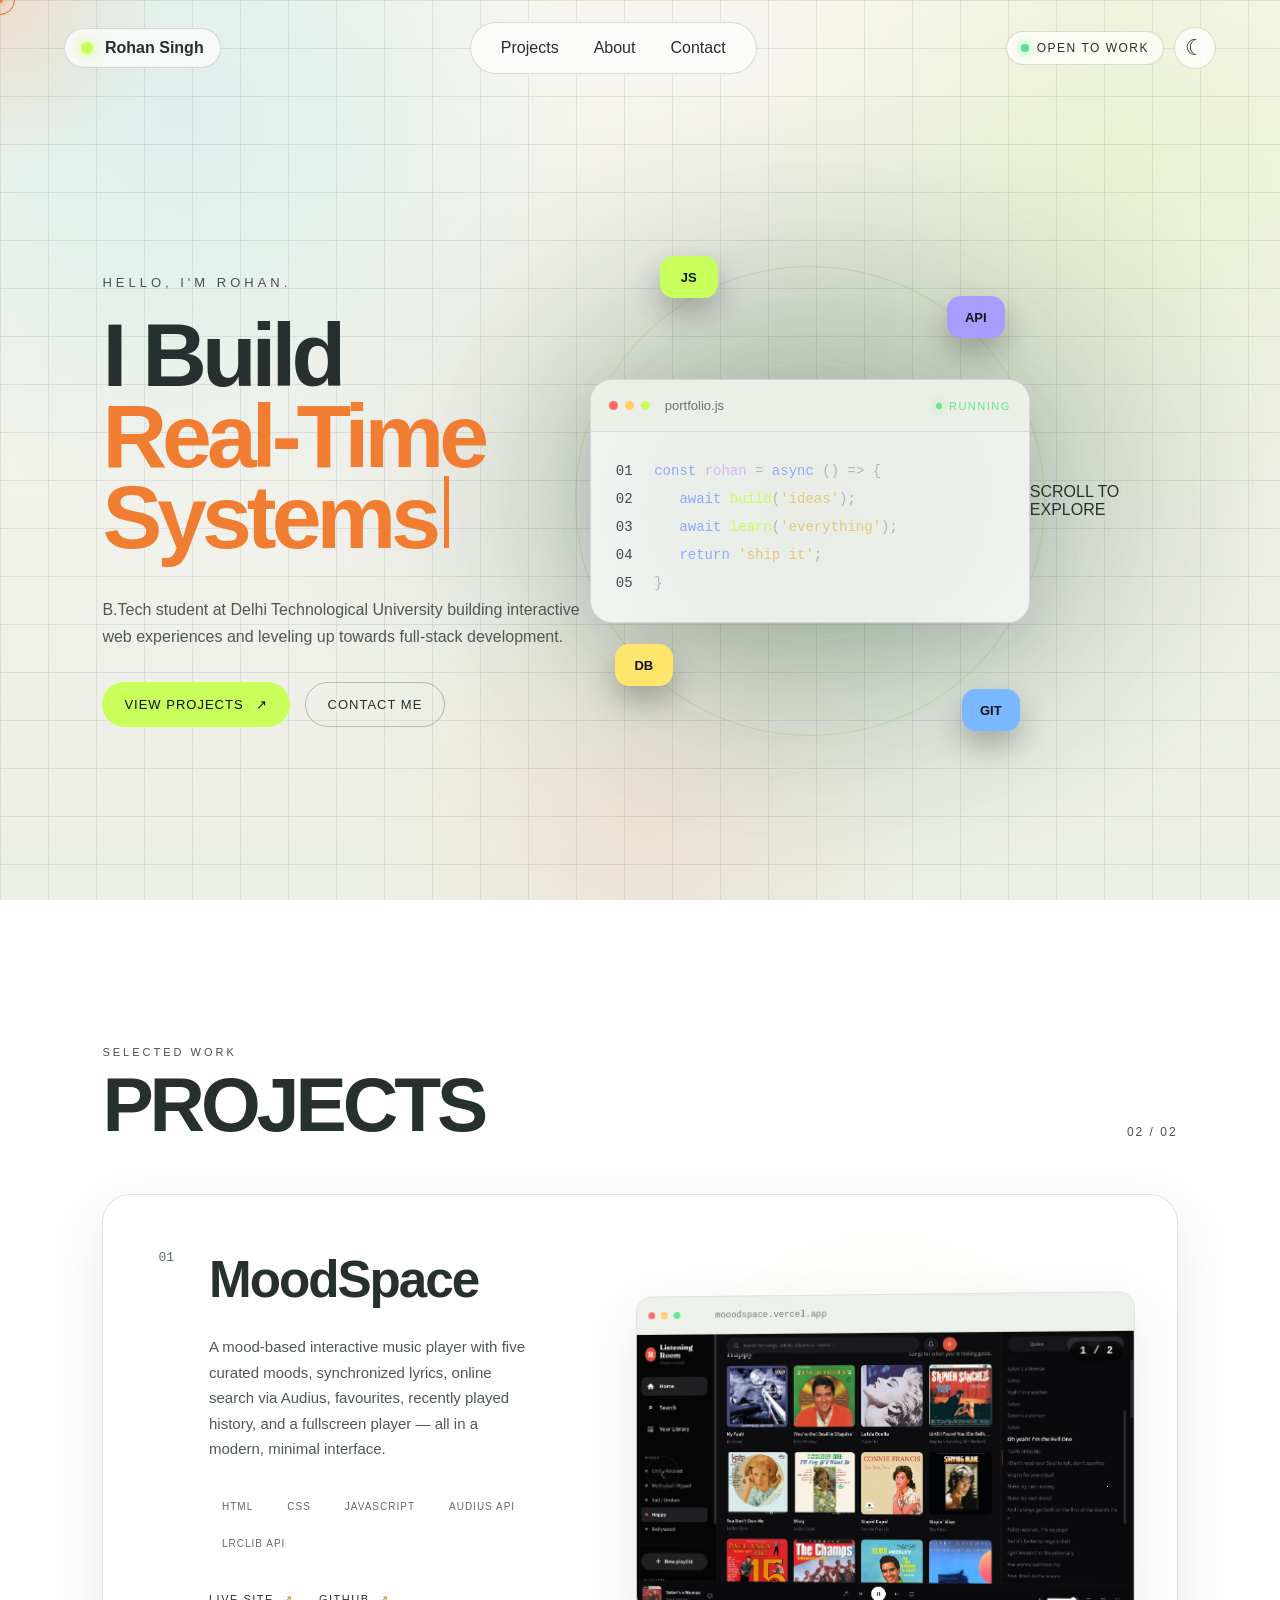
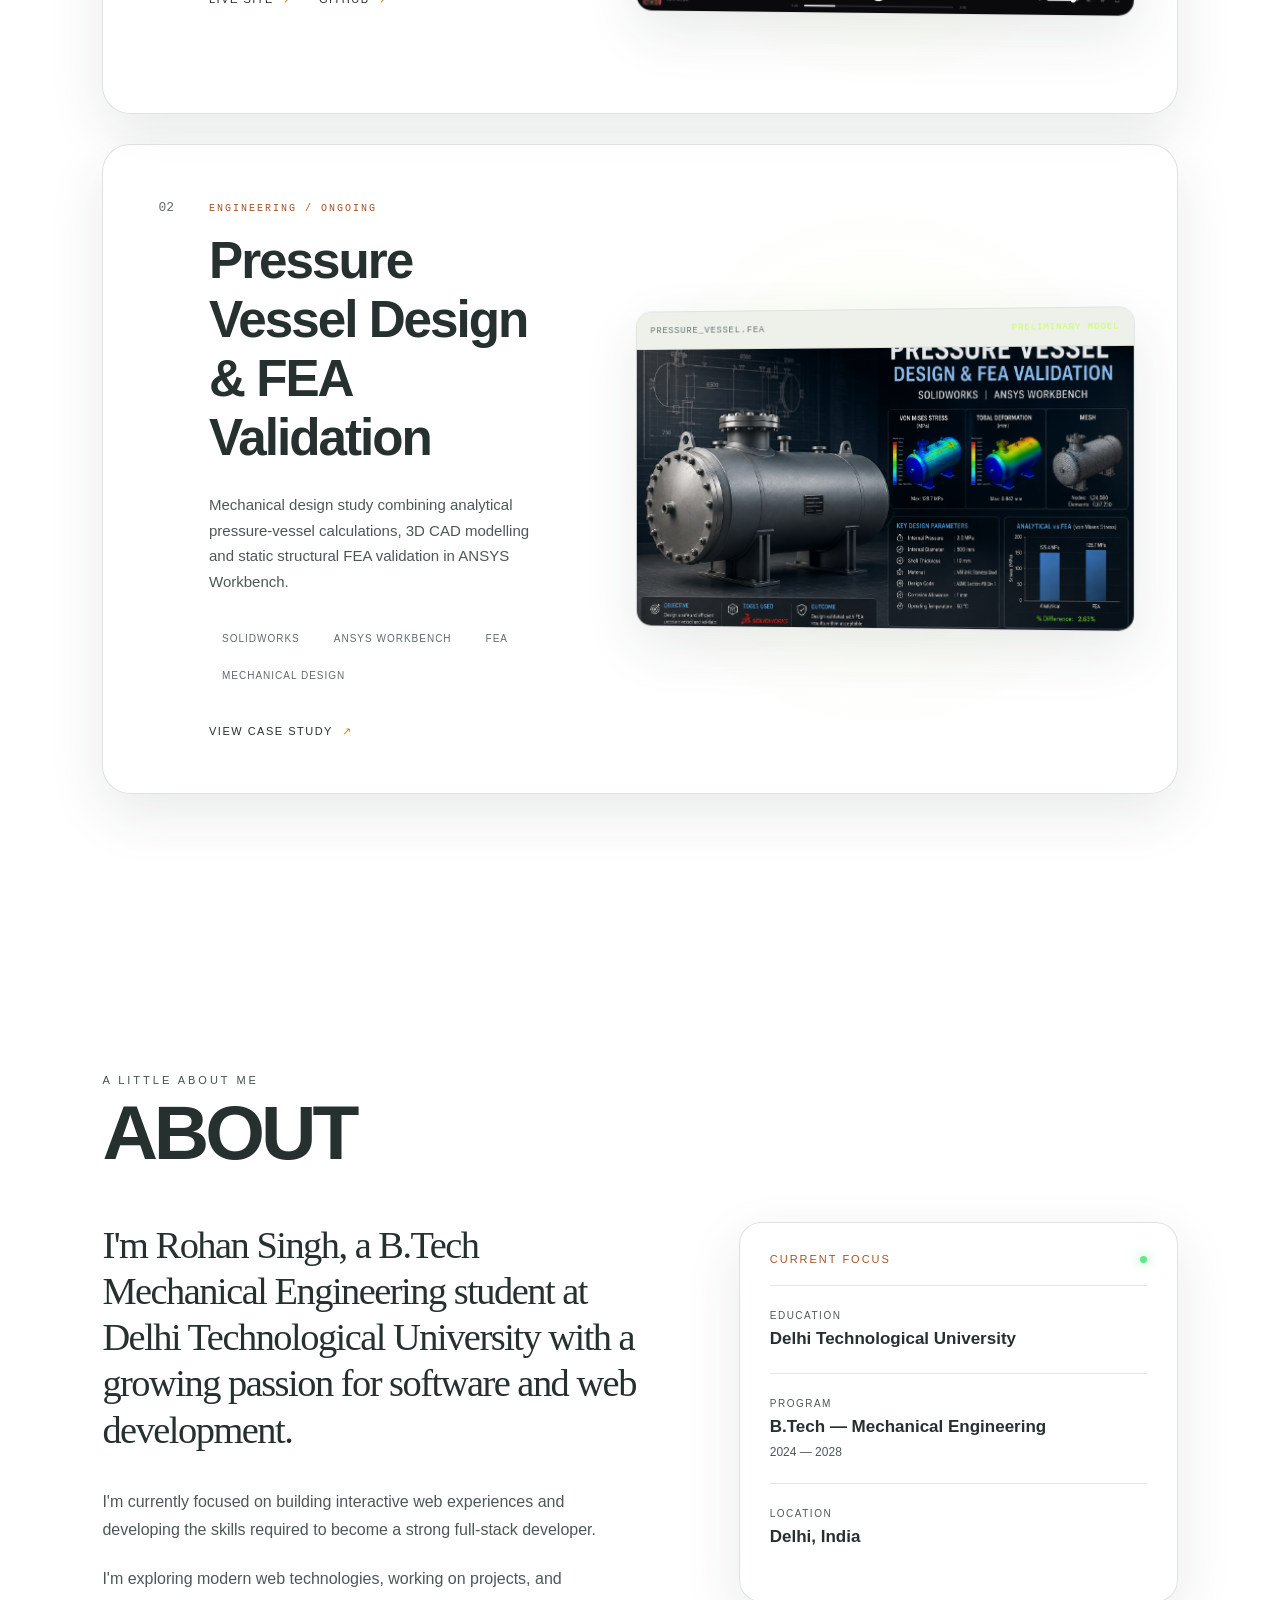
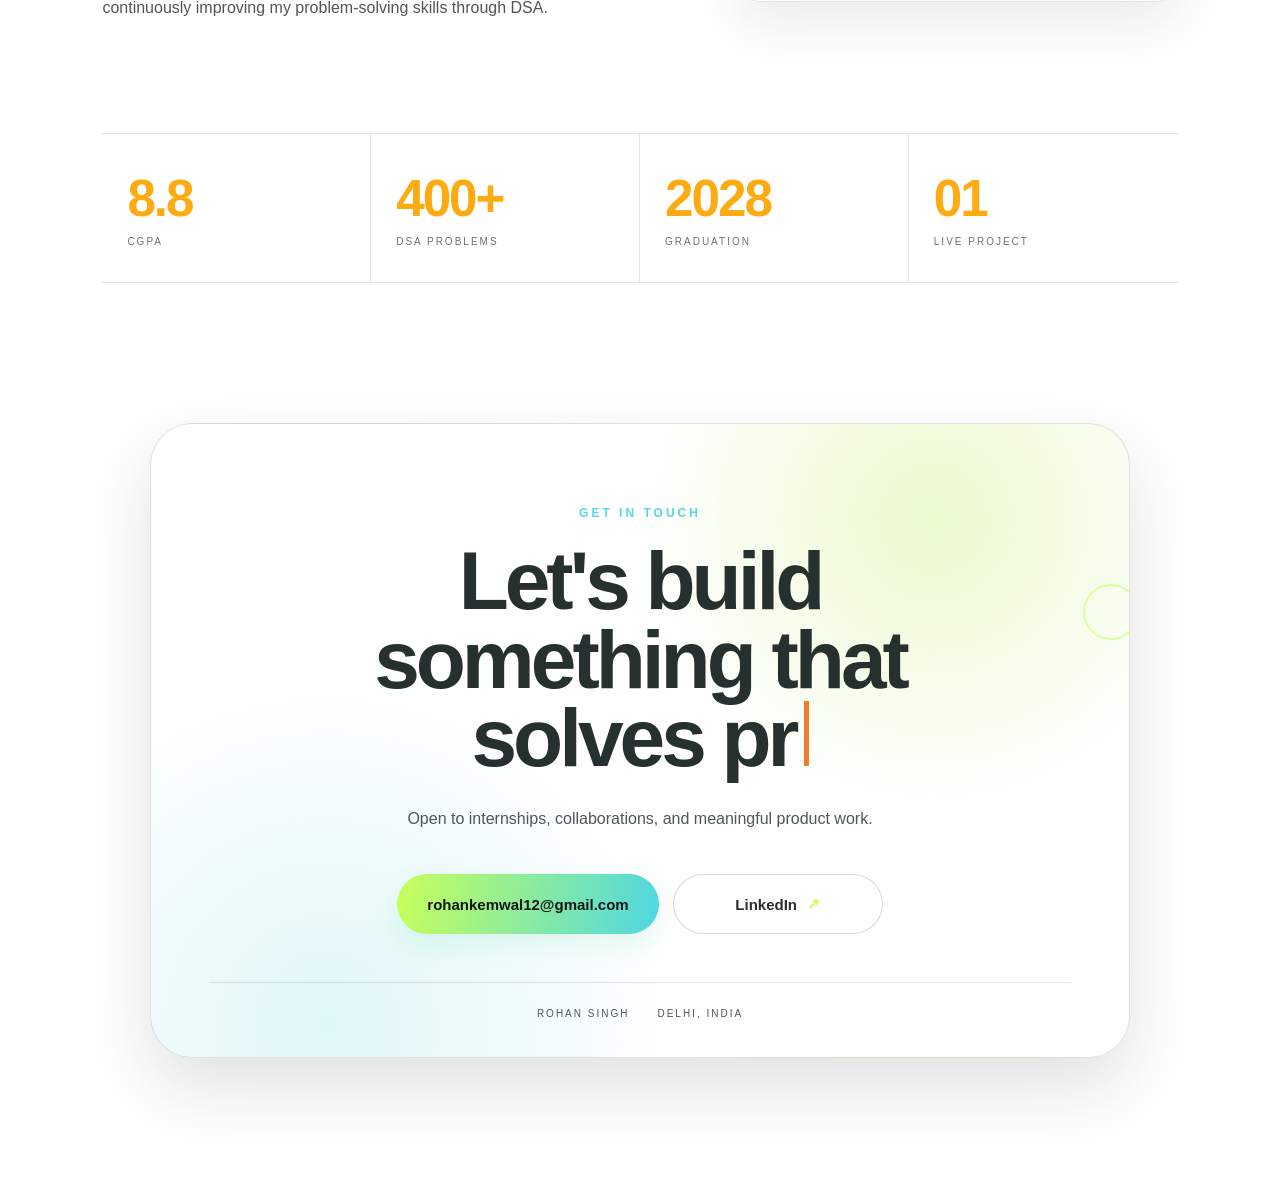
==== commit 1484ac7e: "Project-1 Updated along with some minor features too" ====
--- a/index.html
+++ b/index.html
@@ -176,19 +176,29 @@
         <div class="project-info">
             <div class="project-number">01</div>
             <div class="project-details">
-                <h3>Jazz by Gauri</h3>
-                <p>A music platform built around a curated collection of 39 jazz tracks, designed for a simple and immersive listening experience.</p>
-                <div class="project-tech"><span>HTML</span><span>CSS</span><span>JAVASCRIPT</span></div>
+                <h3>MoodSpace</h3>
+                <p>A mood-based interactive music player with five curated moods, synchronized lyrics, online search via Audius, favourites, recently played history, and a fullscreen player — all in a modern, minimal interface.</p>
+                <div class="project-tech"><span>HTML</span><span>CSS</span><span>JAVASCRIPT</span><span>AUDIUS API</span><span>LRCLIB API</span></div>
                 <div class="project-links">
-                    <a href="https://mood-jazz-gauri.vercel.app/" target="_blank" rel="noopener noreferrer">LIVE SITE <span>↗</span></a>
+                    <a href="https://mooodspace.vercel.app/" target="_blank" rel="noopener noreferrer">LIVE SITE <span>↗</span></a>
                     <a href="https://github.com/Rohan2006717/" target="_blank" rel="noopener noreferrer">GITHUB <span>↗</span></a>
                 </div>
             </div>
         </div>
         <div class="project-preview">
             <div class="browser-window">
-                <div class="browser-bar"><div class="browser-dots"><span></span><span></span><span></span></div><div class="browser-url">mood-jazz-gauri.vercel.app</div></div>
-                <div class="website-preview"><img src="assets/jazz-by-gauri.png" alt="Jazz by Gauri website"></div>
+                <div class="browser-bar"><div class="browser-dots"><span></span><span></span><span></span></div><div class="browser-url">mooodspace.vercel.app</div></div>
+                <div class="website-preview">
+                    <div class="photo-slider" data-slider>
+                        <div class="photo-track" data-track>
+                            <img src="assets/Screenshot 2026-10-02 at 02.42.05.png" alt="MoodSpace website">
+                            <img src="assets/Screenshot 2026-10-02 at 02.49.52.png" alt="MoodSpace website">
+                        </div>
+                        <button class="photo-arrow photo-arrow-left" type="button" data-prev aria-label="Previous photo">‹</button>
+                        <button class="photo-arrow photo-arrow-right" type="button" data-next aria-label="Next photo">›</button>
+                        <div class="photo-counter" data-counter>1 / 2</div>
+                    </div>
+                </div>
             </div>
         </div>
     </div>
--- a/style.css
+++ b/style.css
@@ -13,17 +13,17 @@
 
   cursor: none;
 
-  --darkreader-bg--bg: #101716;
-  --darkreader-bg--bg-deep: #070b0b;
+  --page-bg: #f7f5ef;
+  --page-bg-deep: #ecefe7;
 
   color: #26302e;
   font-family: Arial, sans-serif;
 
   background:
-      radial-gradient(circle at 14% 12%, rgba(110, 231, 249, 0.16), transparent 30%),
-      radial-gradient(circle at 88% 18%, rgba(215, 255, 114, 0.12), transparent 28%),
-      radial-gradient(circle at 50% 92%, rgba(255, 184, 108, 0.1), transparent 26%),
-      linear-gradient(180deg, var(--darkreader-bg--bg) 0%, var(--darkreader-bg--bg-deep) 100%);
+      radial-gradient(circle at 14% 12%, rgba(96, 211, 222, 0.16), transparent 30%),
+      radial-gradient(circle at 88% 18%, rgba(189, 238, 93, 0.20), transparent 28%),
+      radial-gradient(circle at 50% 92%, rgba(241, 125, 50, 0.10), transparent 26%),
+      linear-gradient(180deg, var(--page-bg) 0%, var(--page-bg-deep) 100%);
 
   background-attachment: fixed;
 }
@@ -172,8 +172,6 @@
 
 /* Restored dark palette */
 body.dark-theme {
-  --darkreader-bg--bg: #0b1110;
-  --darkreader-bg--bg-deep: #0b1110;
   color: #f4f1e8;
   background:
       radial-gradient(ellipse 70% 65% at 58% 48%, rgba(86, 126, 76, 0.42) 0%, rgba(45, 82, 67, 0.28) 35%, rgba(20, 42, 37, 0.12) 58%, transparent 78%),
@@ -870,7 +868,7 @@
 }
 
 .project-links a span {
-  color: #c8ff5a;
+  color: rgb(200, 136, 18);
 
   margin-left: 5px;
 }
@@ -1014,6 +1012,128 @@
   transform: scale(1.04);
 }
 
+.photo-slider {
+  position: relative;
+
+  width: 100%;
+  height: 100%;
+
+  overflow: hidden;
+}
+
+.photo-track {
+  display: flex;
+
+  width: 100%;
+  height: 100%;
+
+  transition: transform 0.45s ease;
+}
+
+.photo-track img {
+  flex: 0 0 100%;
+
+  width: 100%;
+  height: 100%;
+
+  display: block;
+
+  object-fit: cover;
+
+  object-position: center;
+
+  transition: transform 0.6s ease;
+}
+
+.photo-arrow {
+  position: absolute;
+
+  top: 50%;
+
+  transform: translateY(-50%);
+
+  z-index: 3;
+
+  display: flex;
+  align-items: center;
+  justify-content: center;
+
+  width: 34px;
+  height: 34px;
+
+  border: 1px solid rgba(255, 255, 255, 0.2);
+  border-radius: 50%;
+
+  background: rgba(0, 0, 0, 0.55);
+
+  backdrop-filter: blur(6px);
+
+  color: #f4f1e8;
+
+  font-size: 20px;
+  line-height: 1;
+
+  cursor: pointer;
+
+  transition:
+      background 0.25s ease,
+      transform 0.25s ease,
+      opacity 0.25s ease;
+
+  opacity: 0;
+}
+
+.photo-slider:hover .photo-arrow {
+  opacity: 1;
+}
+
+.photo-arrow:hover {
+  background: rgba(200, 255, 90, 0.85);
+
+  color: #0b1110;
+}
+
+.photo-arrow:disabled {
+  opacity: 0.25;
+
+  cursor: default;
+
+  pointer-events: none;
+}
+
+.photo-arrow-left {
+  left: 10px;
+}
+
+.photo-arrow-right {
+  right: 10px;
+}
+
+.photo-counter {
+  position: absolute;
+
+  top: 10px;
+  right: 10px;
+
+  z-index: 3;
+
+  padding: 4px 10px;
+
+  border-radius: 999px;
+
+  background: rgba(0, 0, 0, 0.65);
+
+  backdrop-filter: blur(6px);
+
+  color: #f4f1e8;
+
+  font-family: monospace;
+  font-size: 10px;
+  font-weight: 600;
+
+  letter-spacing: 0.5px;
+}
+
 .about {
   position: relative;
 
@@ -1167,7 +1287,7 @@
 
   letter-spacing: -2px;
 
-  color: #c8ff5a;
+  color: rgb(254, 171, 17);
 }
 
 .stat span {
@@ -2012,3 +2132,86 @@
 .preliminary-note{margin-top:18px;padding:16px 18px;border-left:2px solid #c8ff5a;background:rgba(200,255,90,.035);color:#697272!important;font-size:12px!important}
 @media(max-width:900px){.parameter-grid{grid-template-columns:repeat(2,1fr)}.case-two-col{grid-template-columns:1fr}}
 @media(max-width:600px){.parameter-grid{grid-template-columns:1fr 1fr}.engineering-details-page{padding:110px 6vw 80px}.engineering-hero h1{letter-spacing:-3px}}
+
+/* Light theme — the portfolio's default presentation. */
+body:not(.dark-theme) .logo,
+body:not(.dark-theme) .nav-links,
+body:not(.dark-theme) .status,
+body:not(.dark-theme) .theme-toggle {
+  border-color: rgba(38, 48, 46, 0.16);
+  background: rgba(255, 255, 255, 0.68);
+  color: #26302e;
+}
+body:not(.dark-theme) .nav-links a,
+body:not(.dark-theme) .status { color: #26302e; }
+body:not(.dark-theme) .theme-toggle:hover { background: #fff; border-color: rgba(241, 125, 50, 0.6); }
+body:not(.dark-theme) .hero h1,
+body:not(.dark-theme) .section-header h2,
+body:not(.dark-theme) .case-section h2,
+body:not(.dark-theme) .engineering-hero h1 { color: #26302e; }
+body:not(.dark-theme) .typing-text,
+body:not(.dark-theme) .hero h1 span { color: #f17d32; }
+body:not(.dark-theme) .typing-cursor,
+body:not(.dark-theme) .contact-typing-cursor { background-color: #f17d32; }
+body:not(.dark-theme) .btn.secondary { border-color: rgba(38, 48, 46, 0.28); color: #26302e; }
+body:not(.dark-theme) .btn.secondary:hover { background: rgba(38, 48, 46, 0.06); }
+body:not(.dark-theme) .code-card,
+body:not(.dark-theme) .browser-window,
+body:not(.dark-theme) .engineering-browser,
+body:not(.dark-theme) .profile-card,
+body:not(.dark-theme) .project-card,
+body:not(.dark-theme) .engineering-tags span,
+body:not(.dark-theme) .parameter-card,
+body:not(.dark-theme) .calculation-box {
+  border-color: rgba(38, 48, 46, 0.14);
+  background: rgba(255, 255, 255, 0.72);
+  box-shadow: 0 20px 55px rgba(38, 48, 46, 0.10);
+}
+body:not(.dark-theme) .code-header,
+body:not(.dark-theme) .browser-bar,
+body:not(.dark-theme) .engineering-bar {
+  border-color: rgba(38, 48, 46, 0.10);
+  background: rgba(235, 239, 231, 0.86);
+  color: #697272;
+}
+body:not(.dark-theme) .project-details h3,
+body:not(.dark-theme) .project-links a,
+body:not(.dark-theme) .profile-item strong,
+body:not(.dark-theme) .parameter-card strong,
+body:not(.dark-theme) .calculation-box .formula { color: #26302e; }
+body:not(.dark-theme) .project-details p,
+body:not(.dark-theme) .profile-item span,
+body:not(.dark-theme) .profile-item small,
+body:not(.dark-theme) .engineering-summary,
+body:not(.dark-theme) .case-section p,
+body:not(.dark-theme) .engineering-back { color: #4d5856; }
+body:not(.dark-theme) .project-tech span,
+body:not(.dark-theme) .engineering-tags span,
+body:not(.dark-theme) .parameter-card span,
+body:not(.dark-theme) .validation-table { color: #606b6b; }
+body:not(.dark-theme) .profile-card-header,
+body:not(.dark-theme) .project-status,
+body:not(.dark-theme) .result-value,
+body:not(.dark-theme) .engineering-hero h1 span { color: #a85324 !important; }
+body:not(.dark-theme) .profile-card-header,
+body:not(.dark-theme) .profile-item,
+body:not(.dark-theme) .about-stats,
+body:not(.dark-theme) .stat,
+body:not(.dark-theme) .validation-table th,
+body:not(.dark-theme) .validation-table td { border-color: rgba(38, 48, 46, 0.12); }
+body:not(.dark-theme) .contact-card {
+  border-color: rgba(38, 48, 46, 0.14);
+  background:
+      radial-gradient(circle at 80% 15%, rgba(189, 238, 93, 0.30), transparent 31%),
+      radial-gradient(circle at 18% 95%, rgba(96, 211, 222, 0.20), transparent 35%),
+      rgba(255, 255, 255, 0.78);
+  box-shadow: 0 30px 70px rgba(38, 48, 46, 0.14);
+}
+body:not(.dark-theme) .contact h2,
+body:not(.dark-theme) .contact-typing-text,
+body:not(.dark-theme) .contact-linkedin { color: #26302e; }
+body:not(.dark-theme) .contact-description,
+body:not(.dark-theme) .contact-footer { color: #4d5856; }
+body:not(.dark-theme) .contact-linkedin { border-color: rgba(38, 48, 46, 0.18); background: rgba(255, 255, 255, 0.52); }
+body:not(.dark-theme) .contact-linkedin:hover { background: #fff; }
+body:not(.dark-theme) .contact-footer { border-color: rgba(38, 48, 46, 0.12); }
